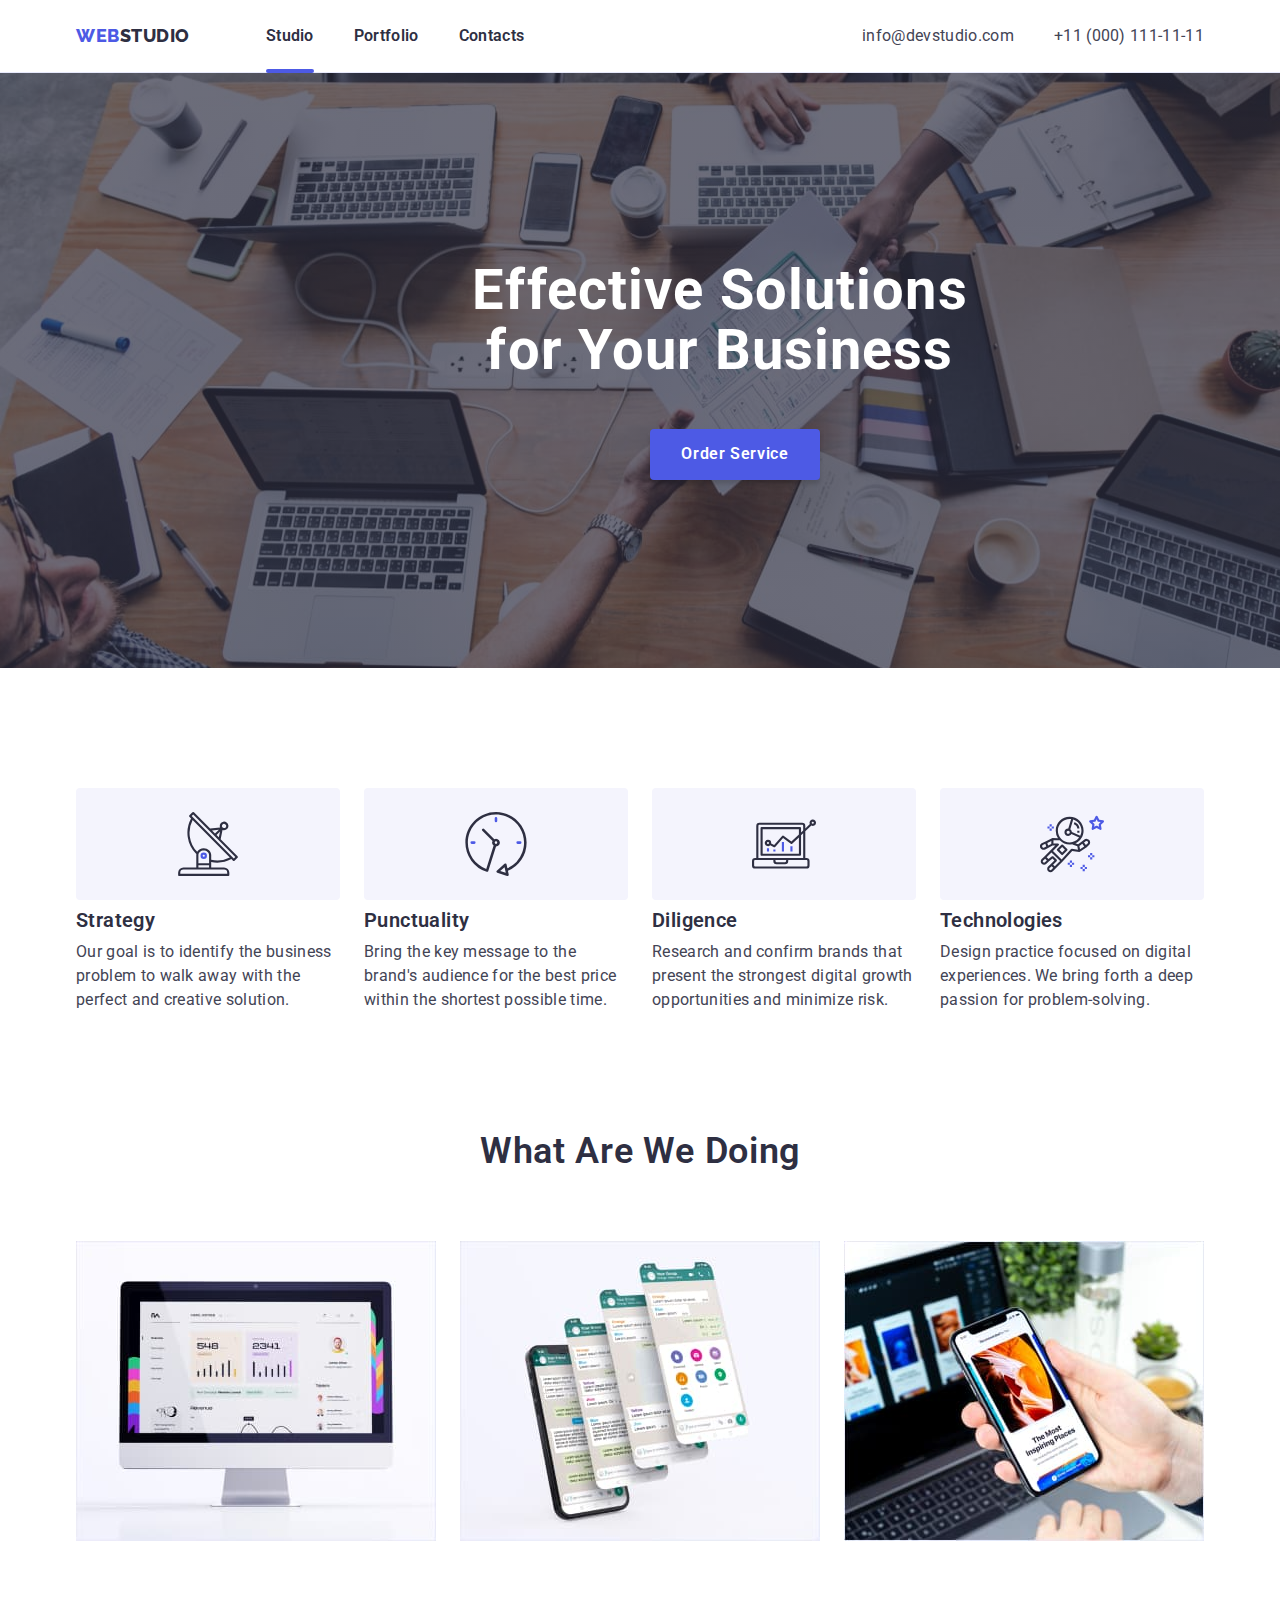
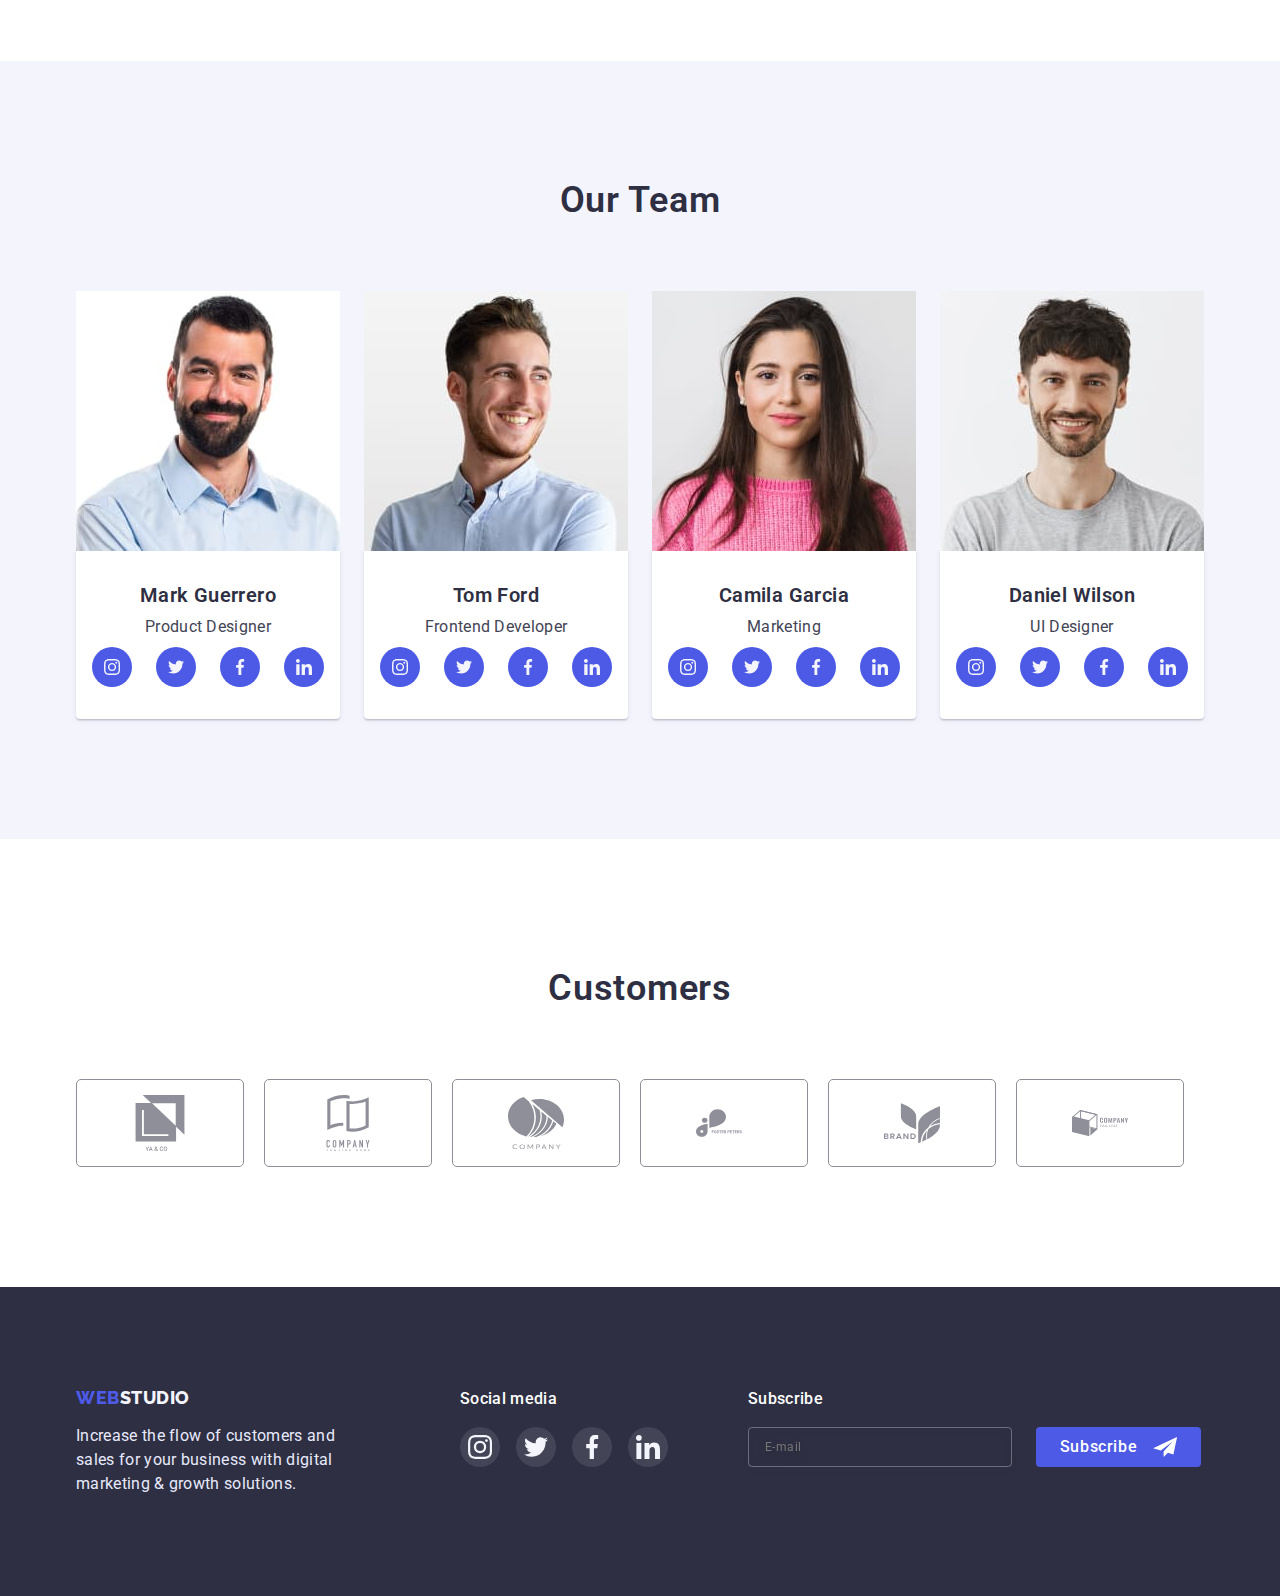
==== index.html @ 9dcbc165 "copied files" ====
<!DOCTYPE html>
<html lang="en">
  <head>
    <meta charset="UTF-8" />
    <meta http-equiv="X-UA-Compatible" content="IE=edge" />
    <meta name="viewport" content="width=device-width, initial-scale=1.0" />
    <title>WebStudio goit-markup-hw-02</title>
    <link rel="preconnect" href="https://fonts.googleapis.com" />
    <link rel="preconnect" href="https://fonts.gstatic.com" crossorigin />
    <link
      href="https://fonts.googleapis.com/css2?family=Raleway:wght@800&family=Roboto:wght@400;500;700;900&display=swap"
      rel="stylesheet"
    />
    <link
      rel="stylesheet"
      href="https://cdn.jsdelivr.net/npm/modern-normalize@1.1.0/modern-normalize.min.css"
    />
    <link rel="stylesheet" href="./css/styles.css" />
  </head>
  <body>
    <header class="header">
      <div class="container header-nav-container">
        <nav class="page-nav">
          <!--logo-->
          <a href="/" class="logo link logo-nav"
            ><span class="logo logo-color">WEB</span>STUDIO</a
          >

          <!--menu-->
          <ul class="menu-nav">
            <li class="menu-item">
              <a href="./index.html" class="menu-nav-link link current">Studio</a>
            </li>
            <li class="menu-item">
              <a href="./portfolio.html" class="menu-nav-link link"
                >Portfolio</a
              >
            </li>
            <li class="menu-item">
              <a href="" class="menu-nav-link link">Contacts</a>
            </li>
          </ul>
        </nav>

        <!--contacts-->
        <ul class="contacts-nav">
          <li class="contacts-nav-item">
            <a href="mailto:info@devstudio.com" class="contacts-nav-link link"
              >info@devstudio.com</a
            >
          </li>
          <li>
            <a href="tel:+110001111111" class="contacts-nav-link link"
              >+11 (000) 111-11-11</a
            >
          </li>
        </ul>
      </div>
    </header>

    <main>
      <!--section1hero-->
      <section class="hero-section-color">
        <div class="container">
          <h1 class="hero-title">Effective Solutions for Your Business</h1>
          <button type="button" class="hero-button" data-modal-open>Order Service</button>
        </div>
      </section>

      <!--section2-->
      <section class="section-two-format">
        <div class="container">
          <ul class="sectiontwo">
            <li class="sectiontwo-item">
              <div class="sectiontwo-item-icon">
              <svg height="64" width="64">
                <use
                  href="./images/icons.svg#icon-strategy"
                ></use>
              </svg>
              </div>
              <h3 class="section-title section-margin-title">Strategy</h3>
              <p class="section-text">
                Our goal is to identify the business problem to walk away with
                the perfect and creative solution.
              </p>
            </li>

            <li class="sectiontwo-item">
              <div class="sectiontwo-item-icon">
                <svg height="64" width="64">
                  <use
                    href="./images/icons.svg#icon-punctuality"
                  ></use>
                </svg>
                </div>
              <h3 class="section-title section-margin-title">Punctuality</h3>
              <p class="section-text">
                Bring the key message to the brand's audience for the best price
                within the shortest possible time.
              </p>
            </li>

            <li class="sectiontwo-item">
              <div class="sectiontwo-item-icon">
                <svg height="64" width="64">
                  <use
                    href="./images/icons.svg#icon-diligence"
                  ></use>
                </svg>
                </div>
              <h3 class="section-title section-margin-title">Diligence</h3>
              <p class="section-text">
                Research and confirm brands that present the strongest digital
                growth opportunities and minimize risk.
              </p>
            </li>

            <li class="sectiontwo-item">
              <div class="sectiontwo-item-icon">
                <svg height="64" width="64">
                  <use
                    href="./images/icons.svg#icon-technologies"
                  ></use>
                </svg>
                </div>
              <h3 class="section-title section-margin-title">Technologies</h3>
              <p class="section-text">
                Design practice focused on digital experiences. We bring forth a
                deep passion for problem-solving.
              </p>
            </li>
          </ul>
        </div>
      </section>

      <!--section3-->
      <section class="sectionthree">
        <div class="container">
          <h2 class="sections-title">What are we doing</h2>

          <ul class="sectionthree-list section">
            <li class="sectionthree-item">
              <img src="./images/img1.jpg" alt="desktop" width="360" />
            </li>

            <li class="sectionthree-item">
              <img src="./images/img2.jpg" alt="mobile" width="360" />
            </li>

            <li class="sectionthree-item">
              <img src="./images/img3.jpg" alt="app" width="360" />
            </li>
          </ul>
        </div>
      </section>

      <section class="sectionfour">
        <div class="container">
          <h2 class="sections-title">Our Team</h2>

          <ul class="sectionfour-list section">
            <li class="sectionfour-item">
              <img
                src="./images/teamcard1.jpg"
                alt="teamcard"
                width="264"
                height="260"
              />
              <div class="our-team-list">
                <h3 class="section-title centered section-margin-title">
                  Mark Guerrero
                </h3>
                <p class="section-text centered">Product Designer</p>
                <ul class="our-team-list-icons">
                  <li class="our-team-list-item">
                    <a class="our-team-list-link" href="">
                      <svg
                        class="our-team-list-icon"
                        width="16px"
                        height="16px"
                      >
                        <use href="./images/icons.svg#icon-instagram"></use>
                      </svg>
                    </a>
                  </li>

                  <li class="our-team-list-item">
                    <a class="our-team-list-link" href="">
                      <svg
                        class="our-team-list-icon"
                        width="16px"
                        height="16px"
                      >
                        <use href="./images/icons.svg#icon-twitter"></use>
                      </svg>
                    </a>
                  </li>

                  <li class="our-team-list-item">
                    <a class="our-team-list-link" href="">
                      <svg
                        class="our-team-list-icon"
                        width="16px"
                        height="16px"
                      >
                        <use href="./images/icons.svg#icon-facebook"></use>
                      </svg>
                    </a>
                  </li>

                  <li class="our-team-list-item">
                    <a class="our-team-list-link" href="">
                      <svg
                        class="our-team-list-icon"
                        width="16px"
                        height="16px"
                      >
                        <use href="./images/icons.svg#icon-linkedin"></use>
                      </svg>
                    </a>
                  </li>
                </ul>
              </div>
            </li>

            <li class="sectionfour-item">
              <img
                src="./images/teamcard2.jpg"
                alt="teamcard"
                width="264"
                height="260"
              />
              <div class="our-team-list">
                <h3 class="section-title centered section-margin-title">
                  Tom Ford
                </h3>
                <p class="section-text centered">Frontend Developer</p>
                <ul class="our-team-list-icons">
                  <li class="our-team-list-item">
                    <a class="our-team-list-link" href="">
                      <svg
                        class="our-team-list-icon"
                        width="16px"
                        height="16px"
                      >
                        <use href="./images/icons.svg#icon-instagram"></use>
                      </svg>
                    </a>
                  </li>

                  <li class="our-team-list-item">
                    <a class="our-team-list-link" href="">
                      <svg
                        class="our-team-list-icon"
                        width="16px"
                        height="16px"
                      >
                        <use href="./images/icons.svg#icon-twitter"></use>
                      </svg>
                    </a>
                  </li>

                  <li class="our-team-list-item">
                    <a class="our-team-list-link" href="">
                      <svg
                        class="our-team-list-icon"
                        width="16px"
                        height="16px"
                      >
                        <use href="./images/icons.svg#icon-facebook"></use>
                      </svg>
                    </a>
                  </li>

                  <li class="our-team-list-item">
                    <a class="our-team-list-link" href="">
                      <svg
                        class="our-team-list-icon"
                        width="16px"
                        height="16px"
                      >
                        <use href="./images/icons.svg#icon-linkedin"></use>
                      </svg>
                    </a>
                  </li>
                </ul>
              </div>
            </li>

            <li class="sectionfour-item">
              <img
                src="./images/teamcard3.jpg"
                alt="teamcard"
                width="264"
                height="260"
              />
              <div class="our-team-list">
                <h3 class="section-title centered section-margin-title">
                  Camila Garcia
                </h3>
                <p class="section-text centered">Marketing</p>
                <ul class="our-team-list-icons">
                  <li class="our-team-list-item">
                    <a class="our-team-list-link" href="">
                      <svg
                        class="our-team-list-icon"
                        width="16px"
                        height="16px"
                      >
                        <use href="./images/icons.svg#icon-instagram"></use>
                      </svg>
                    </a>
                  </li>

                  <li class="our-team-list-item">
                    <a class="our-team-list-link" href="">
                      <svg
                        class="our-team-list-icon"
                        width="16px"
                        height="16px"
                      >
                        <use href="./images/icons.svg#icon-twitter"></use>
                      </svg>
                    </a>
                  </li>

                  <li class="our-team-list-item">
                    <a class="our-team-list-link" href="">
                      <svg
                        class="our-team-list-icon"
                        width="16px"
                        height="16px"
                      >
                        <use href="./images/icons.svg#icon-facebook"></use>
                      </svg>
                    </a>
                  </li>

                  <li class="our-team-list-item">
                    <a class="our-team-list-link" href="">
                      <svg
                        class="our-team-list-icon"
                        width="16px"
                        height="16px"
                      >
                        <use href="./images/icons.svg#icon-linkedin"></use>
                      </svg>
                    </a>
                  </li>
                </ul>
              </div>
            </li>

            <li class="sectionfour-item">
              <img
                src="./images/teamcard4.jpg"
                alt="teamcard"
                width="264"
                height="260"
              />
              <div class="our-team-list">
                <h3 class="section-title centered section-margin-title">
                  Daniel Wilson
                </h3>
                <p class="section-text centered">UI Designer</p>
                <ul class="our-team-list-icons">
                  <li class="our-team-list-item">
                    <a class="our-team-list-link" href="">
                      <svg
                        class="our-team-list-icon"
                        width="16px"
                        height="16px"
                      >
                        <use href="./images/icons.svg#icon-instagram"></use>
                      </svg>
                    </a>
                  </li>

                  <li class="our-team-list-item">
                    <a class="our-team-list-link" href="">
                      <svg
                        class="our-team-list-icon"
                        width="16px"
                        height="16px"
                      >
                        <use href="./images/icons.svg#icon-twitter"></use>
                      </svg>
                    </a>
                  </li>

                  <li class="our-team-list-item">
                    <a class="our-team-list-link" href="">
                      <svg
                        class="our-team-list-icon"
                        width="16px"
                        height="16px"
                      >
                        <use href="./images/icons.svg#icon-facebook"></use>
                      </svg>
                    </a>
                  </li>

                  <li class="our-team-list-item">
                    <a class="our-team-list-link" href="">
                      <svg
                        class="our-team-list-icon"
                        width="16px"
                        height="16px"
                      >
                        <use href="./images/icons.svg#icon-linkedin"></use>
                      </svg>
                    </a>
                  </li>
                </ul>
              </div>
            </li>
          </ul>
        </div>
      </section>

      <!--section5-->
      <section class="sectionfive">
        <div class="container">
          <h2 class="sections-title">Customers</h2>
          <ul class="sectionfive-list">
            <li class="sectionfive-item">
              <a class="sectionfive-link" href="">
                <svg class="sectionfive-icon" width="104px" height="56px">
                  <use href="./images/icons.svg#icon-customerone"></use>
                </svg>
              </a>
            </li>

            <li class="sectionfive-item">
              <a class="sectionfive-link" href="">
                <svg class="sectionfive-icon" width="104px" height="56px">
                  <use href="./images/icons.svg#icon-customertwo"></use>
                </svg>
              </a>
            </li>

            <li class="sectionfive-item">
              <a class="sectionfive-link" href="">
                <svg class="sectionfive-icon" width="104px" height="56px">
                  <use href="./images/icons.svg#icon-customerthree"></use>
                </svg>
              </a>
            </li>

            <li class="sectionfive-item">
              <a class="sectionfive-link" href="">
                <svg class="sectionfive-icon" width="104px" height="56px">
                  <use href="./images/icons.svg#icon-customerfour"></use>
                </svg>
              </a>
            </li>

            <li class="sectionfive-item">
              <a class="sectionfive-link" href="">
                <svg class="sectionfive-icon" width="104px" height="56px">
                  <use href="./images/icons.svg#icon-customerfive"></use>
                </svg>
              </a>
            </li>

            <li class="sectionfive-item">
              <a class="sectionfive-link" href="">
                <svg class="sectionfive-icon" width="104px" height="56px">
                  <use href="./images/icons.svg#icon-customersix"></use>
                </svg>
              </a>
            </li>

            
          </ul>
        </div>
      </section>
    </main>

    <footer class="footer">
      <div class="container footer-format">
        <div class="footer-content">
          <a href="./index.html" class="logo-footer link"
            ><span class="logo-color">WEB</span>STUDIO</a>
          <p class="section-text footer-text-color">
            Increase the flow of customers and sales for your business with
            digital marketing & growth solutions.
          </p>
        </div>

        <div class="footer-socialmedia">
<h3 class="footer-socialmedia-title">Social media</h2>
          <ul class="footer-list-icons">
            <li class="footer-list-item">
              <a class="footer-list-link" href="">
                <svg
                  class="footer-list-icon"
                  width="24px"
                  height="24px"
                >
                  <use href="./images/icons.svg#icon-instagram"></use>
                </svg>
              </a>
            </li>

            <li class="footer-list-item">
              <a class="footer-list-link" href="">
                <svg
                  class="footer-list-icon"
                  width="24px"
                  height="24px"
                >
                  <use href="./images/icons.svg#icon-twitter"></use>
                </svg>
              </a>
            </li>

            <li class="footer-list-item">
              <a class="footer-list-link" href="">
                <svg
                  class="footer-list-icon"
                  width="24px"
                  height="24px"
                >
                  <use href="./images/icons.svg#icon-facebook"></use>
                </svg>
              </a>
            </li>

            <li class="footer-list-item">
              <a class="footer-list-link" href="">
                <svg
                  class="footer-list-icon"
                  width="24px"
                  height="24px"
                >
                  <use href="./images/icons.svg#icon-linkedin"></use>
                </svg>
              </a>
            </li>
          </ul>
        </div>

<div class="footer-subscribe">
<h3 class="footer-socialmedia-title">Subscribe</h2>
<form class="footer-subscribe-form">
  <div class="subscribe-box">
  <input 
  type="text" 
  class="subscribe-input"
  placeholder="E-mail"
  name="subscribe-input-name">
    <span>
  <button type="submit" class="subscribe-button"><span class="subscribe-button-title">Subscribe</span> 
                                  <svg
                  class="subdcribe-icon"
                  width="24px"
                  height="20px"
                >
                  <use href="./images/form/formicons.svg#icon-pplane"></use>
                </svg> 
  </span>
  </button>
  </div>
</form>
</div>


      </div>

    </footer>
    <div class="backdrop is-hidden" data-modal>
      <div class="modal">
        <button type="button" class="modal-close" data-modal-close>
          <svg width="8" height="8" class="modal-close-svg">
            <use href="./images/form/formicons.svg#icon-closebttn"></use>
          </svg>
        </button>
        <p class="modal-title">Leave your contacts and we will call you back</p>
        <form class="modal-form">
        <label>
        <span class="modal-input-title">Name</span>
        <div class="modal-input-field">
        <input type="text" class="modal-input" name="user-name" placeholder="Enter your name" required>
                  <svg
                  class="modal-input-icon"
                  width="20px"
                  height="20px"
                >
                  <use href="./images/form/formicons.svg#icon-name"></use>
                </svg>
                </div>
        </label>



        <label>
          <span class="modal-input-title">Phone</span>
                <div class="modal-input-field">
        <input type="tel" class="modal-input" name="user-phone" placeholder="Enter your phone number" required>
                  <svg
                  class="modal-input-icon"
                  width="20px"
                  height="20px"
                >
                  <use href="./images/form/formicons.svg#icon-phone"></use>
                </svg>
                </div>
        </label>


               <label>
          <span class="modal-input-title">Email</span>
                <div class="modal-input-field">
        <input type="email" class="modal-input" name="user-email" placeholder="Enter your email adress" required>
                  <svg
                  class="modal-input-icon"
                  width="21px"
                  height="21px"
                >
                  <use href="./images/form/formicons.svg#icon-email"></use>
                </svg>
                </div>
        </label>

        <label>
  <span class="modal-input-title">Comment</span>
  <textarea name="user-text" id="user-text" cols="30" rows="10" class="modal-comment-area" placeholder="Text input"></textarea>
        </label>
<div class="">
<input type="checkbox"
name="privacy"
id="privacy"
value="true"
class="input-check hide-me"
>
<label 
for="privacy" 
class="check-text">
<span class="modal-check-span">
                    <svg
                  width="10px"
                  height="10px"
                  class="modal-check-icon"
                >
                  <use href="./images/form/formicons.svg#icon-checked"></use>
                </svg>
</span>
I accept the terms and conditions of the&nbsp;      
<a class="modal-check-link" href="">Privacy Policy</a>
</label>
</div>
          <div class="centered"><button type="submit" class="modal-submit">Send</button>
            </div>
        </form>
      </div>
    </div>
    <script src="./js/modal.js"></script>
  </body>
</html>
---- css/styles.css ----
:root{
--primary-font: 'Roboto', sans-serif;
--secondary-font: 'Raleway', sans-serif;
--primary-color: #2E2F42;
--secondary-color: #434455;
--hover-color: #4D5AE5;
}

h1,h2,h3,h4,h5,h6,p{
    margin-top: 0;
    margin-bottom: 0;
}

ul,li{
    margin-top: 0;
    margin-bottom: 0;
    padding-left: 0;
}

img{
    display: block;
}

button{
    cursor: pointer;
}
ul {
    list-style: none;
}


body {
font-family: var(--primary-font)
}

body {
    color: var(--primary-color);
}

/*========== HEADER ==========*/

.header{
    padding-top: 24px;
    padding-bottom: 24px;
    border-bottom: 1px solid #E7E9FC;
}

.header-nav-container{
    display: flex;
    align-items: center;
}

.page-nav{
    display: flex;
    align-items: center;

}

.logo{
    font-family: var(--secondary-font);
    font-weight: 800;
    font-size: 18px;
    line-height: 1.33;
    display: flex;
align-items: center;
letter-spacing: 0.03em;
text-transform: uppercase;
color: var(--primary-color);
}

.logo-color{
   color: var(--hover-color); 
}

.logo-nav{
    margin-right: 76px;
}


.menu-nav{
    display: flex;
    align-items: center;
}

.menu-item{
    position: relative;
}

.menu-item:not(:last-child){
    margin-right: 40px;
}

.menu-nav-link.current::after{
content: '';
position: absolute;
width: 100%;
height: 4px;
background-color: var(--hover-color);
border-radius: 2px;
left: 0;
bottom: -25px;
}

.menu-nav-link{
font-weight: 600;
font-size: 16px;
line-height: 1.5;
letter-spacing: 0.02em;
color: var(--primary-color);
transition: color 250ms cubic-bezier(0.4, 0, 0.2, 1);
}

.menu-nav-link:hover,
.menu-nav-link:focus {
color: var(--hover-color)
}

.contacts-nav-link{
font-size: 16px;
line-height: 1.5;
letter-spacing: 0.02em;
color: var(--secondary-color);
transition: color 250ms cubic-bezier(0.4, 0, 0.2, 1);
}

.contacts-nav-link:hover,
.contacts-nav-link:focus {
color:var(--hover-color)
}


.contacts-nav{
    display: flex;
    align-items: center;
    margin-left: auto;
    align-items: center;
    justify-content: center;
}

.contacts-nav-item{
    margin-right: 40px;
}


/*========== /HEADER ==========*/


/*========== COMPONENTS ==========*/
.link{
text-decoration: none;
}

.container{
    width: 1158px;
    padding-left: 15px;
    padding-right: 15px;
    margin-left: auto;
    margin-right: auto;
}

.hide-me {
    position: absolute;
    width: 1px;
    height: 1px;
    margin: -1px;
    border: 0;
    padding: 0;
    white-space: nowrap;
    clip-path: inset(100%);
    clip: rect(0 0 0 0);
    overflow: hidden;
}

/*========== /COMPONENTS ==========*/

/*========== MAIN ==========*/

.hero-section-color{
    width: 1440px;
    background: #2E2F42;
    margin-left: auto;
    margin-right: auto;
    padding-top: 188px;
    padding-bottom: 188px;
    background-image: linear-gradient(rgb(46,47,66,0.7), rgb(46,47,66,0.7)), url(../images/hero/heroimg.jpg) ;
    background-size: cover;
}

.hero-title{
font-family: var(--primary-font);
font-weight: 700;
font-size: 56px;
line-height: 1.07;
text-align: center;
letter-spacing: 0.02em;
color: #FFFFFF;
max-width: 496px;
margin: 0px auto;
}

.hero-button{

    width: 170px;
    height: 51px;
    left: 635px;
    top: 432px;
    background: #4D5AE5;
box-shadow: 0px 4px 4px rgba(0, 0, 0, 0.15);
border: transparent;
    border-radius: 4px;
    font-family: var(--primary-font);
    font-style: normal;
    font-weight: 600;
    font-size: 16px;
    line-height: 1.9;
    align-items: center;
    letter-spacing: 0.04em;
    color: #FFFFFF;
    margin-top: 48px;
margin-left: 494px;
margin-right: 494px;
transition: background-color 250ms cubic-bezier(0.4, 0, 0.2, 1);
}

.hero-button:hover,
.hero-button:focus{
background-color: #404BBF;
box-shadow: 0px 4px 4px rgba(0, 0, 0, 0.15);
border-radius: 4px;
}

.section-title{
    font-family: var(--primary-font);
    font-weight: 600;
    font-size: 20px;
    line-height: 1.2;
    letter-spacing: 0.02em;
    color: var(--primary-color);
}

.section-margin-title{
    margin-bottom: 8px;
}

.section-text{

    font-family: var(--primary-font);
    font-size: 16px;
    line-height: 1.5;
    letter-spacing: 0.02em;
    color: var(--secondary-color);
}

.section-two-format{
    padding-top: 120px;
    padding-bottom: 120px;
}

.sectiontwo{
    display: flex;
}

.sectiontwo-item{
    max-width: 264px;
}

.sectiontwo-item:not(:first-child){
    margin-left: 24px;
}


.sectiontwo-item-icon{
display: flex;
justify-content: center;
align-items: center;
width: 264px;
height: 112px;
background: #F4F4FD;
border-radius: 4px;
margin-bottom: 8px;
}



.sectionthree{
    padding-bottom: 120px;
}

.sectionthree-list{
    display: flex;
}

.sections-title{
    font-family: var(--primary-font);
    font-style: normal;
    font-weight: 600;
    font-size: 36px;
    line-height: 1.1;
    text-align: center;
    letter-spacing: 0.02em;
    text-transform: capitalize;
    color: var(--primary-color);
    margin-bottom: 70px;
    }

    .sectionthree-item:not(:first-child){
        margin-left: 24px;
    }

.sectionfour{
    padding-top: 120px;
    padding-bottom: 120px;
    margin-left: auto;
    margin-right: auto;
    background: #F4F4FD;
}

    .sectionfour-list{
        display: flex;
    }


    .sectionfour-item:not(:first-child){
        margin-left: 24px;
    }

    .our-team-list{
        background: #FFFFFF;
box-shadow: 0px 1px 6px rgba(46, 47, 66, 0.08), 0px 1px 1px rgba(46, 47, 66, 0.16), 0px 2px 1px rgba(46, 47, 66, 0.08);
border-radius: 0px 0px 4px 4px;
        padding-top: 32px;
        padding-bottom: 32px;
    }

.our-team-list-icons{
    display: flex;
    justify-content: center;
    gap: 24px;
    margin-top: 8px;
}

.our-team-list-item{
    width: 40px;
    height: 40px;
}

.our-team-list-link{
    height: 100%;
    width: 100%;
    border-radius: 50%;
    background-color: #4D5AE5;
    display: flex;
    align-items: center;
    justify-content: center;
    transition: background-color 250ms cubic-bezier(0.4, 0, 0.2, 1);
}


.our-team-list-link:hover,
.our-team-list-link:focus{
    background-color: #404BBF;
}

.our-team-list-icon{
    fill: #F4F4FD;
}
    .centered{
        text-align: center;
    }

    .sectionfive{
        padding-top: 130px;
        padding-bottom: 120px;
        margin-left: auto;
        margin-right: auto;
    }

    .sectionfive-list{
        display: flex;
        align-items: center;
        gap: 20px;
    }

    .sectionfive-item{
        width: 168px;
        height: 88px;
    }
    .sectionfive-link{
width: 100%;
height: 100%;
border: 1px solid #8E8F99;
border-radius: 5px;
display: flex;
align-items: center;
justify-content: center;
padding-top: 16px;
padding-bottom: 16px;
    }

    .sectionfive-icon{
fill: #8E8F99;
transition: fill 250ms cubic-bezier(0.4, 0, 0.2, 1);
    }

    .sectionfive-link:hover,
    .sectionfive-link:focus{
border-color: #404BBF;
    }

    .sectionfive-link:hover .sectionfive-icon{
        fill: #404BBF;
    }

    .sectionfive-link:focus .sectionfive-icon{
        fill: #404BBF;
    }
/*========== /MAIN ==========*/

/*========== FOOTER ==========*/
.logo-footer{
font-family: var(--secondary-font);
font-weight: 800;
font-size: 18px;
line-height: 1.17;
display: flex;
align-items: center;
letter-spacing: 0.03em;
text-transform: uppercase;
color: #F4F4FD;
margin-bottom: 16px;
}

.footer-text-color{
color: #E7E9FC;

}


.footer{
width:;
background: #2E2F42;
padding-top: 100px;
padding-bottom: 100px;
}

.footer-content{
width: 264px;
}

.footer-format{
    display: flex;
}

.footer-socialmedia{
    margin-left: 120px;
}

.footer-socialmedia-title{
    font-family: var(--primary-font);
    font-weight: 500;
    font-size: 16px;
    line-height: 24px;
    letter-spacing: 0.02em;
    color: #FFFFFF;
}

.footer-list-icons{
    display: flex;
    justify-content: center;
    gap: 16px;
    margin-top: 16px;
}

.footer-list-item{
    width: 40px;
    height: 40px;
}

.footer-list-link{
    height: 100%;
    width: 100%;
    border-radius: 50%;
    background-color: rgba(255, 255, 255, 0.1);
    display: flex;
    align-items: center;
    justify-content: center;
    transition: background-color 250ms cubic-bezier(0.4, 0, 0.2, 1);
}

.footer-list-link:hover,
.footer-list-link:focus{
    background-color: #31D0AA;
}

.footer-list-icon{
    fill: #F4F4FD;
}

.footer-subscribe{
    margin-left: 80px;
}

.subscribe-input{
    width: 264px;
    height: 40px;
background-color: transparent;
border: 1px solid rgba(255, 255, 255, 0.3);
    filter: drop-shadow(0px 4px 4px rgba(0, 0, 0, 0.15));
    border-radius: 4px;
    margin-top: 16px;
    padding-left: 16px;
        font-family: --primary-font font-weight: 400;
            font-size: 12px;
            line-height: 2;
            letter-spacing: 0.04em;
            color: rgba(255, 255, 255, 0.6);
        }
}

.subscribe-input::placeholder{
    font-family: --primary-font
        font-weight: 400;
        font-size: 12px;
        line-height: 2;
        letter-spacing: 0.04em;
        color: rgba(255, 255, 255, 0.6);
}

.subscribe-input:focus{
    outline: none;

}

.subscribe-button{

width: 165px;
height: 40px;
background-color: #4D5AE5;
border-radius: 4px;
font-family: var(--primary-font);
font-weight: 500;
font-size: 16px;
line-height: 1.5;
    letter-spacing: 0.04em;
    color: #FFFFFF;
 outline: none;
 border: transparent;
margin-top: 16px;
margin-left: 24px;
align-items: center;
display: flex;
align-items: center;
justify-content: center;
fill: #FFFFFF;
transition: background-color 250ms cubic-bezier(0.4, 0, 0.2, 1);
}


.subscribe-button:hover {
background-color: #404BBF;
}

.subscribe-button:focus{
background-color: #404BBF;
}

.subscribe-box{
display: flex;
}

.subscribe-button-title{
    margin-right: 16px;
}
.subscribe-icon{


}


/*========== /FOOTER ==========*/

/*-----======[ PORTFOLIO PAGE ]======-----*/

.portfolio{
    padding-top: 96px;
    padding-bottom: 120px;
}

.portfolio-bttn{
    font-family: var(--primary-font);
    font-weight: 600;
    font-size: 16px;
    line-height: 1.5;
    display: flex;
    align-items: center;
    text-align: center;
    letter-spacing: 0.04em;
    color: var(--hover-color);
background: #F4F4FD;
border: 1px solid #E7E9FC;
border-radius: 4px;
padding-top: 12px;
padding-bottom: 12px;
padding-left: 24px;
padding-right: 24px;
transition: background-color 250ms cubic-bezier(0.4, 0, 0.2, 1), box-shadow 250ms cubic-bezier(0.4, 0, 0.2, 1);
}

.portfolio-bttnleft:not(:first-child){
    margin-left: 24px;
}

.portfolio-bttn:hover,
.portfolio-bttn:focus{

font-family: var(--primary-font);
font-weight: 600;
font-size: 16px;
line-height: 1.5;
display: flex;
align-items: center;
text-align: center;
letter-spacing: 0.04em;
color: #FFFFFF;
background: #404BBF;
box-shadow: 0px 3px 1px rgba(0, 0, 0, 0.1), 0px 2px 1px rgba(0, 0, 0, 0.08), 0px 2px 2px rgba(0, 0, 0, 0.12);
border-radius: 4px;
}

.button-filter{
    display: flex;
    margin-bottom: 72px;
justify-content: center;
}

.portfolio-items{
    display: flex;
    flex-wrap: wrap;
    column-gap: 24px;
}

.portfolio-item-title{
    border: 1px solid #E7E9FC;
}

.portfolio-item-title{
padding-top: 32px;
padding-bottom: 32px;
padding-left: 16px;
}

.portfolio-item-title > .section-text{
margin-top: 8px;
}

.portfolio-items-list:not(:nth-last-child(-n+3)){
    margin-bottom: 48px;
        }

.portfolio-items-list:hover,
.portfolio-items-list:focus{
    box-shadow: 0px 1px 6px rgba(46, 47, 66, 0.08);
}

.portfolio-items-list{

}

.portfolio-hover{
    position: relative;
    overflow: hidden;
}

.portfolio-hover-link{
    display: block;
}

.portfolio-hover-link:hover .portfolio-item-text{
    transform: translateY(0);
}

.portfolio-item-text{
position: absolute;
top: 0;
font-family: var(--primary-font);
font-weight: 400;
font-size: 16px;
line-height: 1.5;
color: #F4F4FD;
padding-top: 40px;
padding-left: 32px;
padding-right: 32px;
background-color: rgba(77, 90, 229, 0.692);
height: 100%;
transform: translateY(100%);
transition: transform 250ms cubic-bezier(0.4, 0, 0.2, 1);
overflow: auto;
}

.backdrop{
    position: fixed;
    top: 0;
    height: 100%;
    width: 100%;
    background-color: rgba(46, 47, 66, 0.4);
 transition: opacity 250ms linear, visibility 250ms linear;
}

.modal{
position: absolute;
top: 50%;
left: 50%;
width: 408px;
min-height: 576px;
background: #FCFCFC;
box-shadow: 0px 1px 1px rgba(0, 0, 0, 0.14), 0px 1px 3px rgba(0, 0, 0, 0.12), 0px 2px 1px rgba(0, 0, 0, 0.2);
border-radius: 4px;
transform: translate(-50%, -50%) scale(1);
transition: transform 250ms linear;
padding: 24px;
}

.modal-close{
width: 24px;
height: 24px;
background-color: #E7E9FC;
border: 1px solid rgba(0, 0, 0, 0.1);
border-radius: 50%;
position: absolute;
top: 20px;
right: 20px;
display: flex;
align-items: center;
justify-content: center;
transition: background-color 250ms cubic-bezier(0.4, 0, 0.2, 1), fill 2500ms cubic-bezier(0.4, 0, 0.2, 1);
}

.modal-close-svg{
fill: #000000;
}

.modal-close:hover {
background-color: var(--hover-color);
outline: none;
}

.modal-close:focus {
    background-color: var(--hover-color);
    outline: none;
}

.modal-close:hover .modal-close-svg {
    fill: #FFFFFF;
}

.modal-close:focus .modal-close-svg {
   
    fill: #FFFFFF;
}

.is-hidden{
    opacity: 0;
    visibility: hidden;
    pointer-events: none;
}

.backdrop.is-hidden .modal{
    transform: translate(-50%, -50%) scale(0);
}

.modal-title{
font-family: var(--primary-font);
color: var(--primary-color);
font-weight: 500;
font-size: 16px;
line-height: 1.5;
text-align: center;
letter-spacing: 0.02em;
margin-top: 48px;
margin-bottom: 16px;
}

.modal-input{
width: 360px;
height: 40px;
background-color: transparent;
border: 1px solid rgba(33, 33, 33, 0.2);
border-radius: 4px;
padding-left: 40px;
font-family: var(--primary-font);
font-weight: 400;
font-size: 12px;
line-height: 1.33;
letter-spacing: 0.04em;
outline: none;
margin-top: 4px;
margin-bottom: 8px;
}


.modal-input::placeholder{
font-family: var(--primary-font);
font-weight: 400;
font-size: 12px;
line-height: 1.33;
letter-spacing: 0.04em;
color: rgba(117, 117, 117, 0.5);
}

.modal-input:hover{
border-color: var(--hover-color);
}

.modal-input:focus{
border-color: var(--hover-color);
}

.modal-input:hover + .modal-input-icon{
fill: var(--hover-color);
}

.modal-input:focus +.modal-input-icon {
fill: var(--hover-color);
}

.modal-input:not(:placeholder-shown):not(:focus):valid{
    background-color: rgba(205, 255, 130, 0.13);
}

.modal-input:not(:placeholder-shown):not(:focus):invalid{
    background-color: rgba(255, 109, 109, 0.151);
}

.modal-input-title{
font-family: var(--primary-font);
font-weight: 400;
font-size: 12px;
line-height: 1.33;
letter-spacing: 0.04em;
color: #8E8F99;
}

.modal-submit{
width: 169px;
height: 56px;
left: 635px;
top: 584px;
background: #4D5AE5;
border: transparent;
box-shadow: 0px 4px 4px rgba(0, 0, 0, 0.15);
border-radius: 4px;
font-family: var(--primary-font);
font-weight: 500;
font-size: 16px;
line-height: 1.5px;
text-align: center;
letter-spacing: 0.04em;
color: #FFFFFF;
margin-top: 24px;
}

.modal-submit:hover,
.modal-submit:focus {
    background: #404BBF;
    box-shadow: 0px 4px 4px rgba(0, 0, 0, 0.15);
    outline: transparent;
}

.modal-input-field{
    position: relative;
}

.modal-input-icon{
position: absolute;
left: 20px;
top: 50%;
transform: translateY(-60%);
padding-right: 7px;
transition: fill 250ms cubic-bezier(0.4, 0, 0.2, 1);
}

.modal-comment-area{
    width: 100%;
    height: 120px;
    border: 1px solid rgba(33, 33, 33, 0.2);
    border-radius: 4px;
    background-color: transparent;
    outline: none;
    padding-top: 8px;
    padding-left: 16px;
    resize: none;
    font-family: var(--primary-font);
        font-weight: 400;
        font-size: 12px;
        line-height: 1.33;
        letter-spacing: 0.04em;
        margin-top: 4px;
}

.modal-comment-area::placeholder{
font-family: var(--primary-font);
    font-weight: 400;
    font-size: 12px;
    line-height: 1.33;
    letter-spacing: 0.04em;
    color: rgba(117, 117, 117, 0.5);
}

.modal-comment-area:focus {
    border-color: var(--hover-color);
}

.modal-comment-area:hover {
    border-color: var(--hover-color);
}

.check-text{
    font-family: var(--primary-font);
    font-weight: 400;
    font-size: 12px;
    line-height: 1.33;
    letter-spacing: 0.04em;
    color: #757575;
}


.check-text{
display: flex;
margin-top: 14px;
}

.modal-check-span{
    width: 16px;
    height: 16px;
border: 1.25px solid #2E2F42;
    border-radius: 2px;
display: flex;
align-items: center;
justify-content: center;
margin-right: 7px;
fill: transparent;
transform: translateY(-5%);

}

.modal-check-link{
    color: #4D5AE5;
}

.input-check:checked + .check-text span{
background-color: var(--hover-color);
border: none;
fill: #F4F4FD;
}
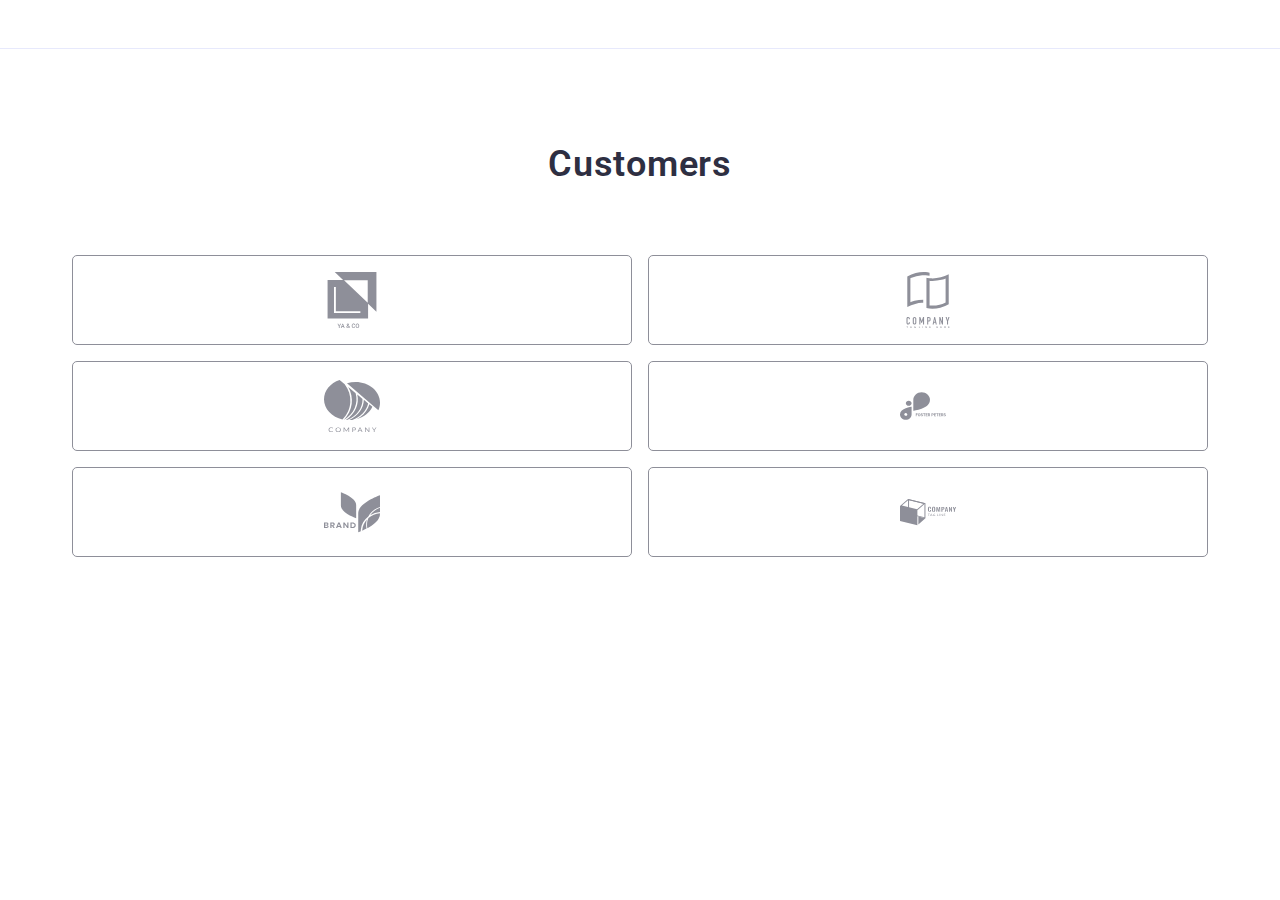
==== commit 1fdc08a6: "123" ====
--- a/index.html
+++ b/index.html
@@ -19,14 +19,14 @@
   </head>
   <body>
     <header class="header">
-      <div class="container header-nav-container">
+      <!-- <div class="container header-nav-container">
         <nav class="page-nav">
-          <!--logo-->
+
           <a href="/" class="logo link logo-nav"
             ><span class="logo logo-color">WEB</span>STUDIO</a
           >
 
-          <!--menu-->
+
           <ul class="menu-nav">
             <li class="menu-item">
               <a href="./index.html" class="menu-nav-link link current">Studio</a>
@@ -42,7 +42,7 @@
           </ul>
         </nav>
 
-        <!--contacts-->
+
         <ul class="contacts-nav">
           <li class="contacts-nav-item">
             <a href="mailto:info@devstudio.com" class="contacts-nav-link link"
@@ -55,20 +55,20 @@
             >
           </li>
         </ul>
-      </div>
+      </div> -->
     </header>
 
     <main>
       <!--section1hero-->
-      <section class="hero-section-color">
+      <!-- <section class="hero-section-color">
         <div class="container">
           <h1 class="hero-title">Effective Solutions for Your Business</h1>
           <button type="button" class="hero-button" data-modal-open>Order Service</button>
         </div>
-      </section>
+      </section> -->
 
       <!--section2-->
-      <section class="section-two-format">
+      <!-- <section class="section-two-format">
         <div class="container">
           <ul class="sectiontwo">
             <li class="sectiontwo-item">
@@ -132,10 +132,10 @@
             </li>
           </ul>
         </div>
-      </section>
+      </section> -->
 
       <!--section3-->
-      <section class="sectionthree">
+      <!-- <section class="sectionthree">
         <div class="container">
           <h2 class="sections-title">What are we doing</h2>
 
@@ -153,9 +153,9 @@
             </li>
           </ul>
         </div>
-      </section>
-
-      <section class="sectionfour">
+      </section> -->
+
+      <!-- <section class="sectionfour">
         <div class="container">
           <h2 class="sections-title">Our Team</h2>
 
@@ -417,7 +417,7 @@
             </li>
           </ul>
         </div>
-      </section>
+      </section> -->
 
       <!--section5-->
       <section class="sectionfive">
@@ -476,9 +476,11 @@
           </ul>
         </div>
       </section>
+
+ 
     </main>
 
-    <footer class="footer">
+    <!-- <footer class="footer">
       <div class="container footer-format">
         <div class="footer-content">
           <a href="./index.html" class="logo-footer link"
@@ -569,8 +571,8 @@
 
       </div>
 
-    </footer>
-    <div class="backdrop is-hidden" data-modal>
+    </footer> -->
+    <!-- <div class="backdrop is-hidden" data-modal>
       <div class="modal">
         <button type="button" class="modal-close" data-modal-close>
           <svg width="8" height="8" class="modal-close-svg">
@@ -655,7 +657,7 @@
             </div>
         </form>
       </div>
-    </div>
+    </div> -->
     <script src="./js/modal.js"></script>
   </body>
 </html>
--- a/css/styles.css
+++ b/css/styles.css
@@ -151,9 +151,8 @@
 }
 
 .container{
-    width: 1158px;
-    padding-left: 15px;
-    padding-right: 15px;
+    padding-left: 16px;
+    padding-right: 16px;
     margin-left: auto;
     margin-right: auto;
 }
@@ -369,21 +368,23 @@
     }
 
     .sectionfive{
-        padding-top: 130px;
-        padding-bottom: 120px;
+        padding-top: 96px;
+        padding-bottom: 96px;
         margin-left: auto;
         margin-right: auto;
     }
 
     .sectionfive-list{
         display: flex;
-        align-items: center;
-        gap: 20px;
+        flex-wrap: wrap;
+        gap: 16px;
+justify-content: center;
+
+
     }
 
     .sectionfive-item{
-        width: 168px;
-        height: 88px;
+width: calc((100% - 48px) / 2);
     }
     .sectionfive-link{
 width: 100%;
@@ -395,6 +396,7 @@
 justify-content: center;
 padding-top: 16px;
 padding-bottom: 16px;
+
     }
 
     .sectionfive-icon{
@@ -952,3 +954,23 @@
 border: none;
 fill: #F4F4FD;
 }
+
+
+/* ----------MEDIA---------- */
+@media screen and (min-width: 480px) {
+.container {
+
+}
+}
+
+@media screen and (min-width: 768px) {
+.container {
+        width: 768px;: 
+    }
+}
+
+@media screen and (min-width: 1200px) {
+.container {
+        width: 1200px;
+    }
+}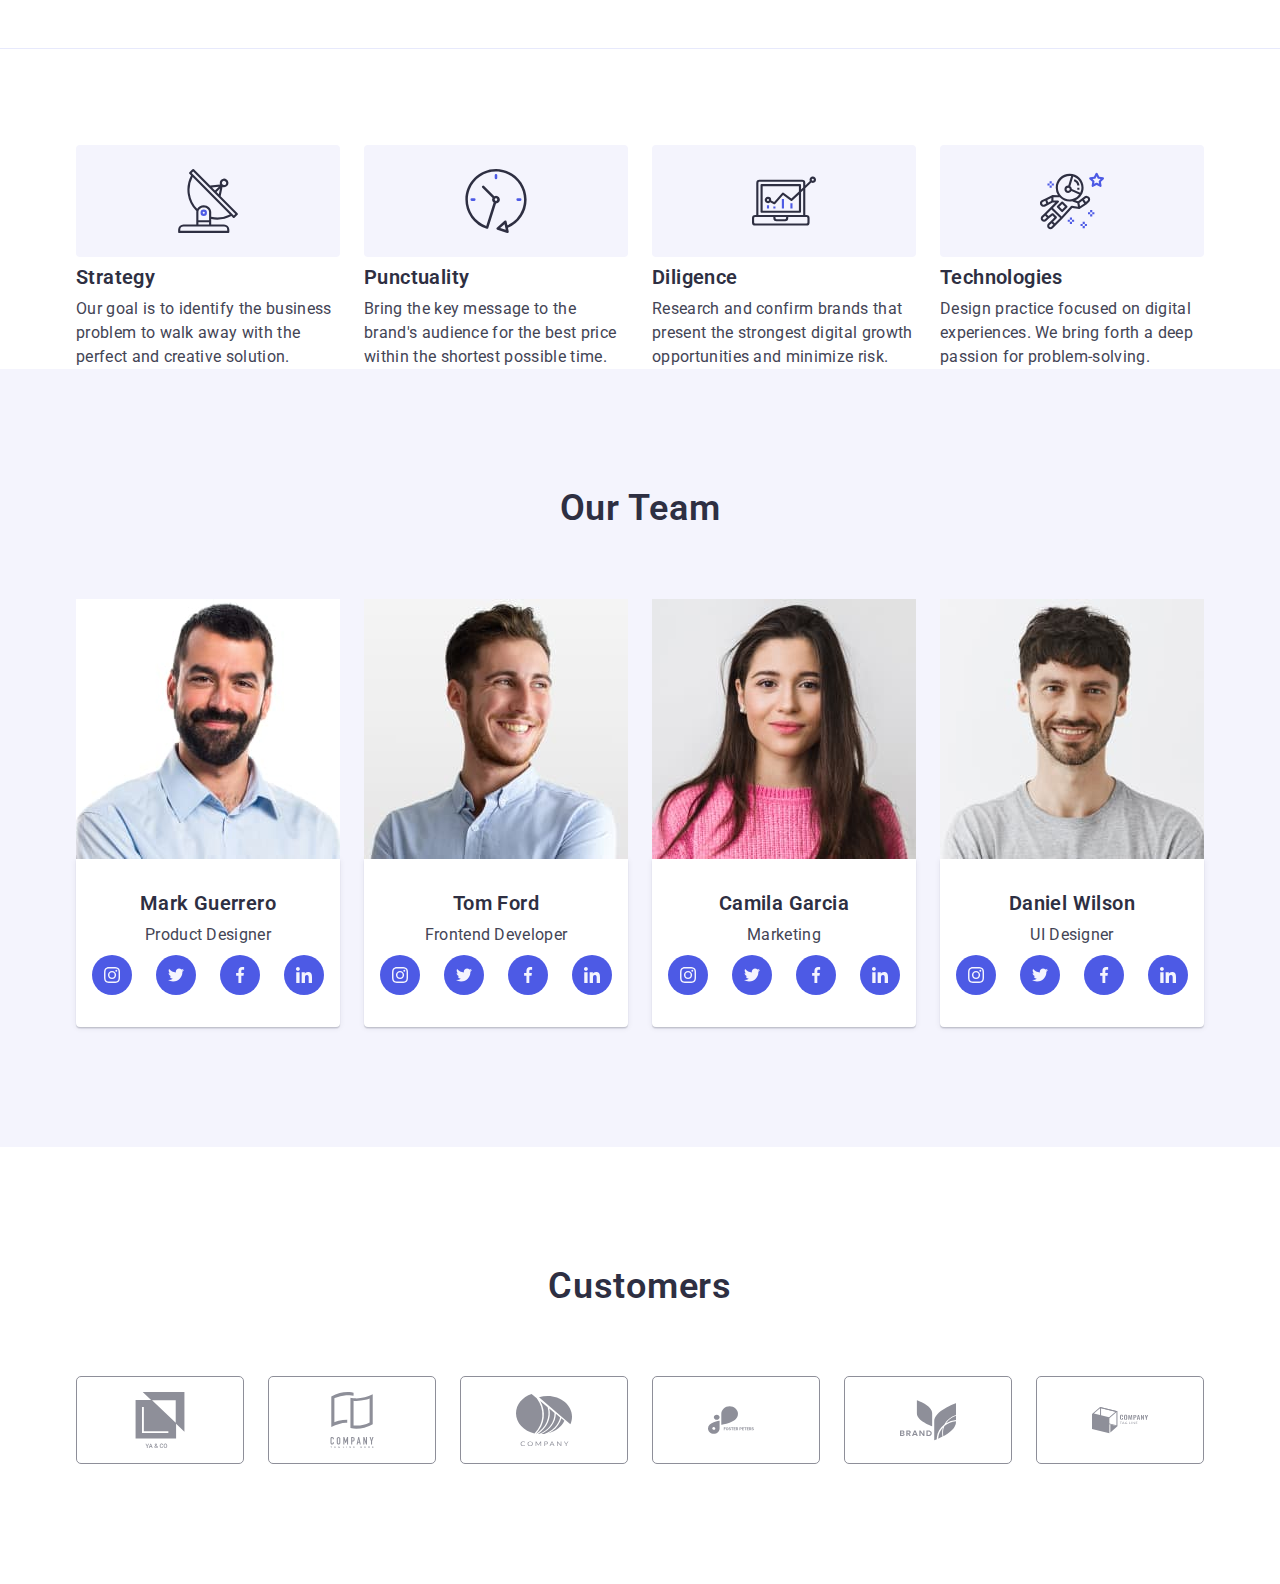
==== commit c7063c26: "done sections 2 4 5" ====
--- a/index.html
+++ b/index.html
@@ -16,6 +16,9 @@
       href="https://cdn.jsdelivr.net/npm/modern-normalize@1.1.0/modern-normalize.min.css"
     />
     <link rel="stylesheet" href="./css/styles.css" />
+    <link rel="stylesheet" href="./css/mobile.css" />
+    <link rel="stylesheet" href="./css/tablet.css" />
+    <link rel="stylesheet" href="./css/desktop.css" />
   </head>
   <body>
     <header class="header">
@@ -68,7 +71,7 @@
       </section> -->
 
       <!--section2-->
-      <!-- <section class="section-two-format">
+      <section class="section-two-format">
         <div class="container">
           <ul class="sectiontwo">
             <li class="sectiontwo-item">
@@ -79,8 +82,8 @@
                 ></use>
               </svg>
               </div>
-              <h3 class="section-title section-margin-title">Strategy</h3>
-              <p class="section-text">
+              <h3 class="sectiontwo-title section-margin-title">Strategy</h3>
+              <p class="sectiontwo-text">
                 Our goal is to identify the business problem to walk away with
                 the perfect and creative solution.
               </p>
@@ -94,8 +97,8 @@
                   ></use>
                 </svg>
                 </div>
-              <h3 class="section-title section-margin-title">Punctuality</h3>
-              <p class="section-text">
+              <h3 class="sectiontwo-title section-margin-title">Punctuality</h3>
+              <p class="sectiontwo-text">
                 Bring the key message to the brand's audience for the best price
                 within the shortest possible time.
               </p>
@@ -109,8 +112,8 @@
                   ></use>
                 </svg>
                 </div>
-              <h3 class="section-title section-margin-title">Diligence</h3>
-              <p class="section-text">
+              <h3 class="sectiontwo-title section-margin-title">Diligence</h3>
+              <p class="sectiontwo-text">
                 Research and confirm brands that present the strongest digital
                 growth opportunities and minimize risk.
               </p>
@@ -124,15 +127,15 @@
                   ></use>
                 </svg>
                 </div>
-              <h3 class="section-title section-margin-title">Technologies</h3>
-              <p class="section-text">
+              <h3 class="sectiontwo-title section-margin-title">Technologies</h3>
+              <p class="sectiontwo-text">
                 Design practice focused on digital experiences. We bring forth a
                 deep passion for problem-solving.
               </p>
             </li>
           </ul>
         </div>
-      </section> -->
+      </section>
 
       <!--section3-->
       <!-- <section class="sectionthree">
@@ -155,11 +158,13 @@
         </div>
       </section> -->
 
-      <!-- <section class="sectionfour">
+<section class="sectionfour">
         <div class="container">
           <h2 class="sections-title">Our Team</h2>
 
+
           <ul class="sectionfour-list section">
+
             <li class="sectionfour-item">
               <img
                 src="./images/teamcard1.jpg"
@@ -223,7 +228,6 @@
                 </ul>
               </div>
             </li>
-
             <li class="sectionfour-item">
               <img
                 src="./images/teamcard2.jpg"
@@ -417,7 +421,7 @@
             </li>
           </ul>
         </div>
-      </section> -->
+      </section>
 
       <!--section5-->
       <section class="sectionfive">
--- a/css/styles.css
+++ b/css/styles.css
@@ -151,6 +151,7 @@
 }
 
 .container{
+    
     padding-left: 16px;
     padding-right: 16px;
     margin-left: auto;
@@ -251,25 +252,51 @@
 }
 
 .section-two-format{
-    padding-top: 120px;
-    padding-bottom: 120px;
+    padding-top: 96px;
+    padding-bottom: 96px;
 }
 
 .sectiontwo{
     display: flex;
+    flex-wrap: wrap;
+}
+
+.sectiontwo-title{
+    font-family: var(--primary-font);
+        font-style: normal;
+        font-weight: 700;
+        font-size: 36px;
+        line-height: 1.1;
+        text-align: center;
+        letter-spacing: 0.02em;
+        text-transform: capitalize;
+        color: #2E2F42;
+}
+
+.sectiontwo-text {
+font-family: var(--primary-font);
+font-weight: 500;
+font-size: 16px;
+line-height: 1.5;
+letter-spacing: 0.02em;
+color: #434455;
 }
 
 .sectiontwo-item{
-    max-width: 264px;
+width: 100%;
+margin-bottom: 72px;
+}
+.sectiontwo-item:last-child {
+    margin-bottom: 0;
 }
 
 .sectiontwo-item:not(:first-child){
-    margin-left: 24px;
+    /* margin-left: 24px; */
 }
 
 
 .sectiontwo-item-icon{
-display: flex;
+display: none;
 justify-content: center;
 align-items: center;
 width: 264px;
@@ -307,8 +334,8 @@
     }
 
 .sectionfour{
-    padding-top: 120px;
-    padding-bottom: 120px;
+    padding-top: 96px;
+    padding-bottom: 128px;
     margin-left: auto;
     margin-right: auto;
     background: #F4F4FD;
@@ -316,12 +343,21 @@
 
     .sectionfour-list{
         display: flex;
-    }
-
-
-    .sectionfour-item:not(:first-child){
+        flex-wrap: wrap;
+        gap: 72px;
+        justify-content: center;
+    }
+
+
+    /* .sectionfour-item:not(:first-child){
         margin-left: 24px;
-    }
+    } */
+
+.sectionfour-item{
+
+    /* width: calc((100% - 72px) / 2) ; */
+
+}
 
     .our-team-list{
         background: #FFFFFF;
@@ -329,6 +365,7 @@
 border-radius: 0px 0px 4px 4px;
         padding-top: 32px;
         padding-bottom: 32px;
+width: 264px;
     }
 
 .our-team-list-icons{
@@ -378,14 +415,17 @@
         display: flex;
         flex-wrap: wrap;
         gap: 16px;
-justify-content: center;
-
-
     }
 
     .sectionfive-item{
-width: calc((100% - 48px) / 2);
-    }
+width: calc((100% - 16px) / 2);
+height: 88px;
+    }
+
+.sectionfive-item:not(:nth-child(5)):not(:nth-child(6)) {
+margin-bottom: 56px;
+}
+
     .sectionfive-link{
 width: 100%;
 height: 100%;
@@ -957,20 +997,9 @@
 
 
 /* ----------MEDIA---------- */
-@media screen and (min-width: 480px) {
-.container {
-
-}
-}
-
-@media screen and (min-width: 768px) {
-.container {
-        width: 768px;: 
-    }
-}
-
-@media screen and (min-width: 1200px) {
-.container {
-        width: 1200px;
-    }
-}+
+
+
+
+
+
--- a/css/mobile.css
+++ b/css/mobile.css
@@ -0,0 +1,7 @@
+@media screen and (min-width: 428px) {
+    .container {
+        width: 428px;
+    }
+
+
+}--- a/css/tablet.css
+++ b/css/tablet.css
@@ -0,0 +1,48 @@
+@media screen and (min-width: 768px) {
+    .container {
+        width: 768px;
+        padding-left: 108px;
+        padding-right: 108px;
+    }
+/* SECTION TWO */
+
+.sectiontwo {
+gap: 24px;
+}
+
+.sectiontwo-item {
+width: calc((100% - 24px) / 2);
+margin-bottom: 48px;
+}
+
+.sectiontwo-title{
+    text-align: left;
+}
+
+    /* SECTION FOUR */
+.sectionfour {
+    padding-bottom: 104px;
+}
+
+.sectionfour-list {
+gap: 24px;
+}
+
+.sectionfour-item {
+    width: calc((100% - 24px) / 2) ;
+}
+
+    /* SECTION FIVE */
+
+    .sectionfive {
+        padding-bottom: 16px;
+    }
+
+    .sectionfive-item {
+        width: calc((100% - 48px) / 3);
+    }
+
+    .sectionfive-list {
+        gap: 24px;
+    }
+}--- a/css/desktop.css
+++ b/css/desktop.css
@@ -0,0 +1,69 @@
+@media screen and (min-width: 1158px) {
+    .container {
+        width: 1158px;
+        padding-left: 15px;
+        padding-right: 15px;
+    }
+
+/* SECTION TWO */
+
+.section-two-format {
+    padding-top: 96px;
+    padding-bottom: 0;
+}
+
+.sectiontwo-title {
+    font-family: var(--primary-font);
+        font-weight: 600;
+        font-size: 20px;
+        line-height: 1.2;
+        letter-spacing: 0.02em;
+        color: var(--primary-color);
+}
+
+.sectiontwo-text {
+font-family: var(--primary-font);
+    font-weight: 400;
+    font-size: 16px;
+    line-height: 24px;
+    letter-spacing: 0.02em;
+    color: #434455;
+}
+
+.sectiontwo-item {
+    width: calc((100% - 72px) / 4);
+    margin-bottom: 0;
+}
+
+.sectiontwo-item-icon {
+    display: flex;
+    justify-content: center;
+    align-items: center;
+    width: 264px;
+    height: 112px;
+    background: #F4F4FD;
+    border-radius: 4px;
+    margin-bottom: 8px;
+}
+
+/* SECTION FOUR */
+
+.sectionfour {
+    padding-top: 120px;
+    padding-bottom: 120px;
+}
+
+.sectionfour-item {
+    width: calc((100% - 72px) / 4);
+}
+
+/* SECTION FIVE */
+    .sectionfive {
+        padding-top: 120px;
+        padding-bottom: 64px;
+    }
+
+    .sectionfive-item {
+        width: calc((100% - 120px) / 6);
+    }
+}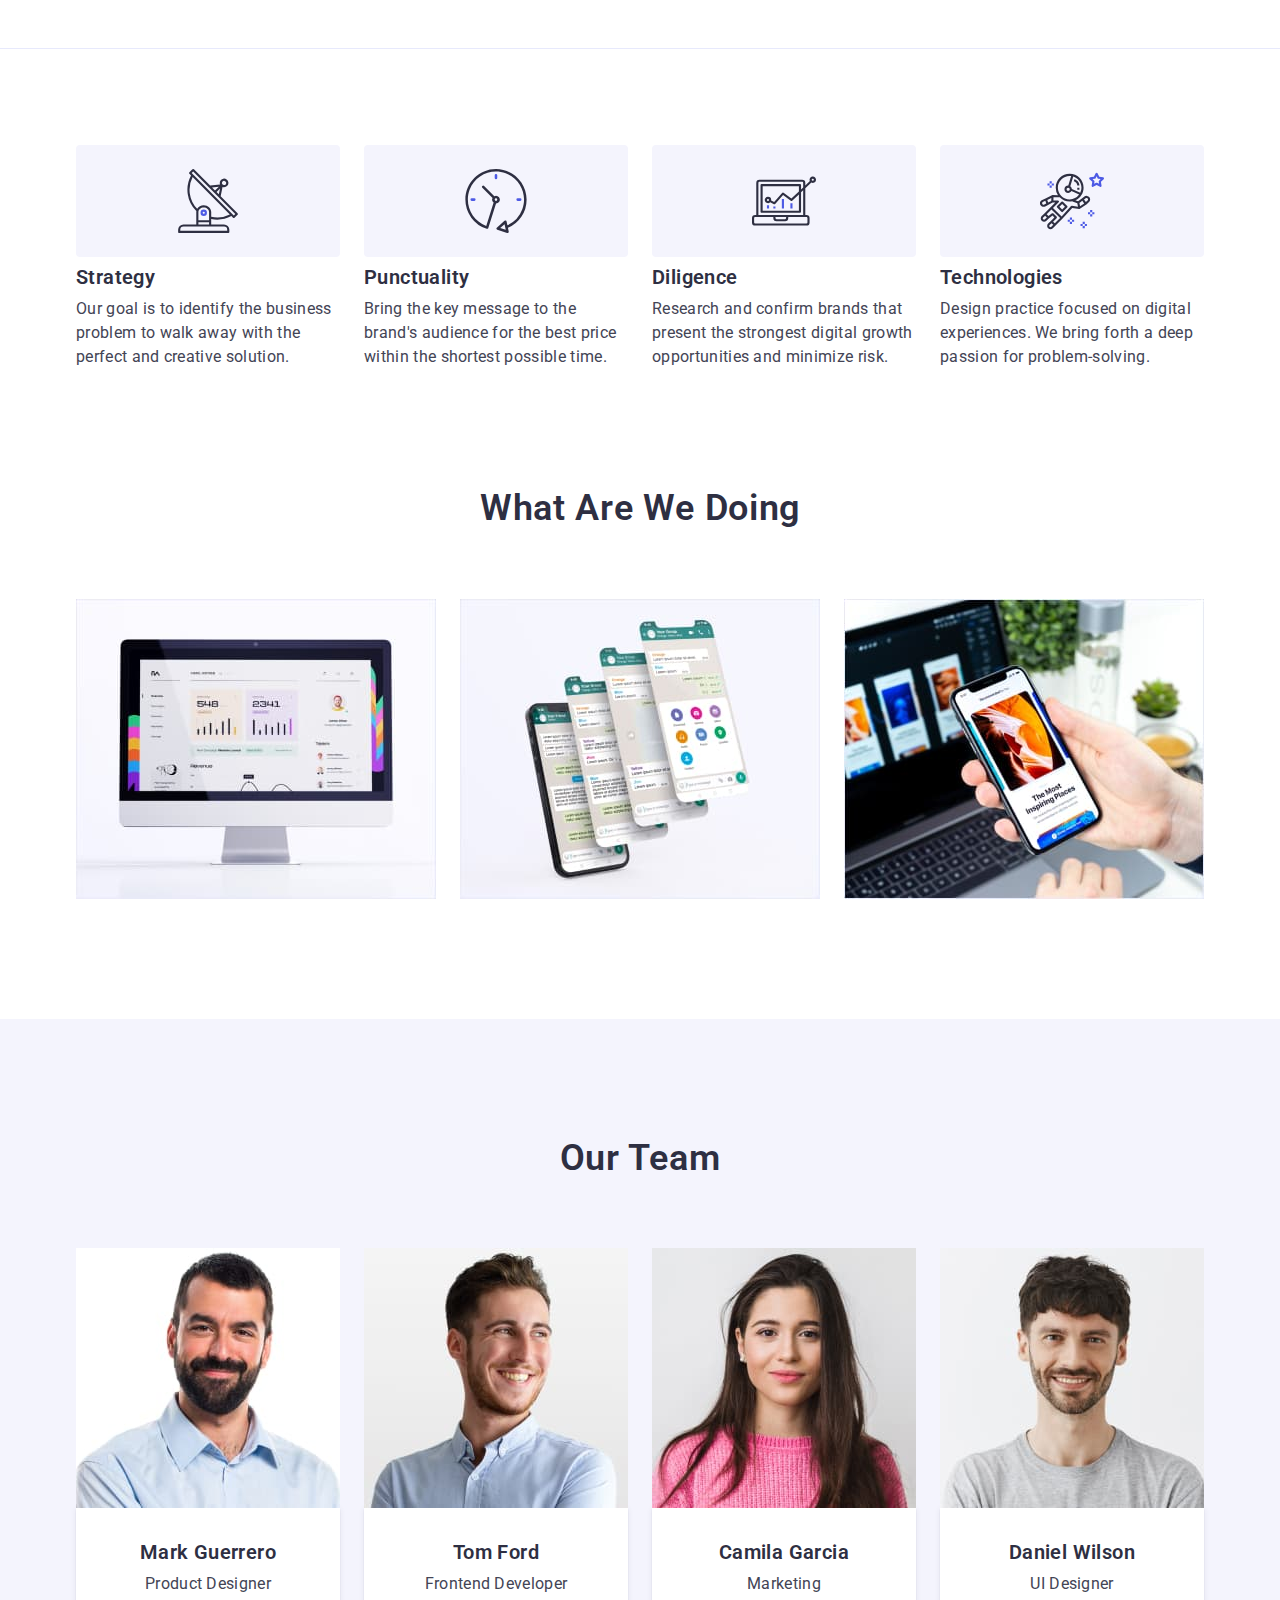
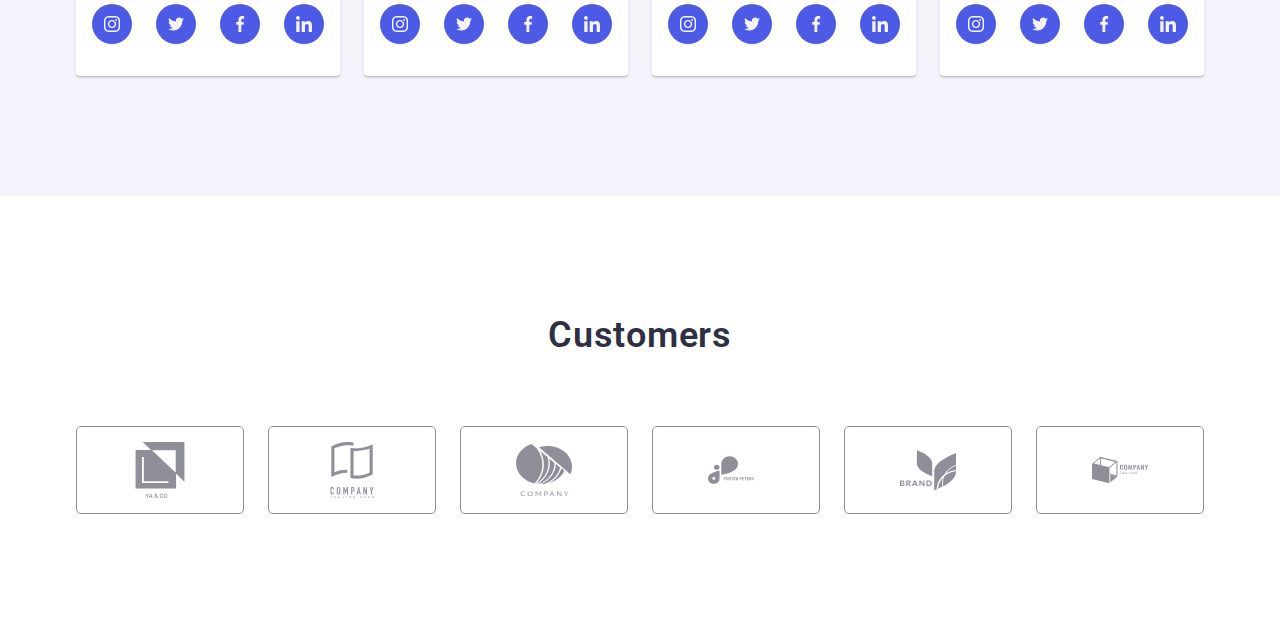
==== commit b9c685f1: "2 3 4 5" ====
--- a/index.html
+++ b/index.html
@@ -62,11 +62,12 @@
     </header>
 
     <main>
-      <!--section1hero-->
       <!-- <section class="hero-section-color">
         <div class="container">
           <h1 class="hero-title">Effective Solutions for Your Business</h1>
-          <button type="button" class="hero-button" data-modal-open>Order Service</button>
+          <button type="button" class="hero-button" data-modal-open>
+            Order Service
+          </button>
         </div>
       </section> -->
 
@@ -76,11 +77,9 @@
           <ul class="sectiontwo">
             <li class="sectiontwo-item">
               <div class="sectiontwo-item-icon">
-              <svg height="64" width="64">
-                <use
-                  href="./images/icons.svg#icon-strategy"
-                ></use>
-              </svg>
+                <svg height="64" width="64">
+                  <use href="./images/icons.svg#icon-strategy"></use>
+                </svg>
               </div>
               <h3 class="sectiontwo-title section-margin-title">Strategy</h3>
               <p class="sectiontwo-text">
@@ -92,11 +91,9 @@
             <li class="sectiontwo-item">
               <div class="sectiontwo-item-icon">
                 <svg height="64" width="64">
-                  <use
-                    href="./images/icons.svg#icon-punctuality"
-                  ></use>
-                </svg>
-                </div>
+                  <use href="./images/icons.svg#icon-punctuality"></use>
+                </svg>
+              </div>
               <h3 class="sectiontwo-title section-margin-title">Punctuality</h3>
               <p class="sectiontwo-text">
                 Bring the key message to the brand's audience for the best price
@@ -107,11 +104,9 @@
             <li class="sectiontwo-item">
               <div class="sectiontwo-item-icon">
                 <svg height="64" width="64">
-                  <use
-                    href="./images/icons.svg#icon-diligence"
-                  ></use>
-                </svg>
-                </div>
+                  <use href="./images/icons.svg#icon-diligence"></use>
+                </svg>
+              </div>
               <h3 class="sectiontwo-title section-margin-title">Diligence</h3>
               <p class="sectiontwo-text">
                 Research and confirm brands that present the strongest digital
@@ -122,12 +117,12 @@
             <li class="sectiontwo-item">
               <div class="sectiontwo-item-icon">
                 <svg height="64" width="64">
-                  <use
-                    href="./images/icons.svg#icon-technologies"
-                  ></use>
-                </svg>
-                </div>
-              <h3 class="sectiontwo-title section-margin-title">Technologies</h3>
+                  <use href="./images/icons.svg#icon-technologies"></use>
+                </svg>
+              </div>
+              <h3 class="sectiontwo-title section-margin-title">
+                Technologies
+              </h3>
               <p class="sectiontwo-text">
                 Design practice focused on digital experiences. We bring forth a
                 deep passion for problem-solving.
@@ -138,7 +133,7 @@
       </section>
 
       <!--section3-->
-      <!-- <section class="sectionthree">
+      <section class="sectionthree">
         <div class="container">
           <h2 class="sections-title">What are we doing</h2>
 
@@ -156,15 +151,13 @@
             </li>
           </ul>
         </div>
-      </section> -->
-
-<section class="sectionfour">
+      </section>
+
+      <section class="sectionfour">
         <div class="container">
           <h2 class="sections-title">Our Team</h2>
 
-
           <ul class="sectionfour-list section">
-
             <li class="sectionfour-item">
               <img
                 src="./images/teamcard1.jpg"
@@ -475,13 +468,9 @@
                 </svg>
               </a>
             </li>
-
-            
           </ul>
         </div>
       </section>
-
- 
     </main>
 
     <!-- <footer class="footer">
--- a/css/styles.css
+++ b/css/styles.css
@@ -19,6 +19,7 @@
 
 img{
     display: block;
+
 }
 
 button{
@@ -151,7 +152,6 @@
 }
 
 .container{
-    
     padding-left: 16px;
     padding-right: 16px;
     margin-left: auto;
@@ -309,6 +309,8 @@
 
 
 .sectionthree{
+    display: none;
+    padding-top: 120px;
     padding-bottom: 120px;
 }
 
@@ -678,7 +680,7 @@
 .portfolio-items{
     display: flex;
     flex-wrap: wrap;
-    column-gap: 24px;
+gap: 30px;
 }
 
 .portfolio-item-title{
@@ -705,7 +707,7 @@
 }
 
 .portfolio-items-list{
-
+width: 100%;
 }
 
 .portfolio-hover{
@@ -738,6 +740,11 @@
 transition: transform 250ms cubic-bezier(0.4, 0, 0.2, 1);
 overflow: auto;
 }
+
+.portfolio-image{
+    width: 200px;
+}
+
 
 .backdrop{
     position: fixed;
--- a/css/tablet.css
+++ b/css/tablet.css
@@ -4,33 +4,34 @@
         padding-left: 108px;
         padding-right: 108px;
     }
-/* SECTION TWO */
 
-.sectiontwo {
-gap: 24px;
-}
+    /* SECTION TWO */
 
-.sectiontwo-item {
-width: calc((100% - 24px) / 2);
-margin-bottom: 48px;
-}
+    .sectiontwo {
+        gap: 24px;
+    }
 
-.sectiontwo-title{
-    text-align: left;
-}
+    .sectiontwo-item {
+        width: calc((100% - 24px) / 2);
+        margin-bottom: 48px;
+    }
+
+    .sectiontwo-title {
+        text-align: left;
+    }
 
     /* SECTION FOUR */
-.sectionfour {
-    padding-bottom: 104px;
-}
+    .sectionfour {
+        padding-bottom: 104px;
+    }
 
-.sectionfour-list {
-gap: 24px;
-}
+    .sectionfour-list {
+        gap: 24px;
+    }
 
-.sectionfour-item {
-    width: calc((100% - 24px) / 2) ;
-}
+    .sectionfour-item {
+        width: calc((100% - 24px) / 2);
+    }
 
     /* SECTION FIVE */
 
--- a/css/desktop.css
+++ b/css/desktop.css
@@ -5,59 +5,64 @@
         padding-right: 15px;
     }
 
-/* SECTION TWO */
+    /* SECTION TWO */
 
-.section-two-format {
-    padding-top: 96px;
-    padding-bottom: 0;
-}
+    .section-two-format {
+        padding-top: 96px;
+        padding-bottom: 0;
+    }
 
-.sectiontwo-title {
-    font-family: var(--primary-font);
+    .sectiontwo-title {
+        font-family: var(--primary-font);
         font-weight: 600;
         font-size: 20px;
         line-height: 1.2;
         letter-spacing: 0.02em;
         color: var(--primary-color);
+    }
+
+    .sectiontwo-text {
+        font-family: var(--primary-font);
+        font-weight: 400;
+        font-size: 16px;
+        line-height: 24px;
+        letter-spacing: 0.02em;
+        color: #434455;
+    }
+
+    .sectiontwo-item {
+        width: calc((100% - 72px) / 4);
+        margin-bottom: 0;
+    }
+
+    .sectiontwo-item-icon {
+        display: flex;
+        justify-content: center;
+        align-items: center;
+        width: 264px;
+        height: 112px;
+        background: #F4F4FD;
+        border-radius: 4px;
+        margin-bottom: 8px;
+    }
+
+.sectionthree {
+    display: block;
+
 }
 
-.sectiontwo-text {
-font-family: var(--primary-font);
-    font-weight: 400;
-    font-size: 16px;
-    line-height: 24px;
-    letter-spacing: 0.02em;
-    color: #434455;
-}
+    /* SECTION FOUR */
 
-.sectiontwo-item {
-    width: calc((100% - 72px) / 4);
-    margin-bottom: 0;
-}
+    .sectionfour {
+        padding-top: 120px;
+        padding-bottom: 120px;
+    }
 
-.sectiontwo-item-icon {
-    display: flex;
-    justify-content: center;
-    align-items: center;
-    width: 264px;
-    height: 112px;
-    background: #F4F4FD;
-    border-radius: 4px;
-    margin-bottom: 8px;
-}
+    .sectionfour-item {
+        width: calc((100% - 72px) / 4);
+    }
 
-/* SECTION FOUR */
-
-.sectionfour {
-    padding-top: 120px;
-    padding-bottom: 120px;
-}
-
-.sectionfour-item {
-    width: calc((100% - 72px) / 4);
-}
-
-/* SECTION FIVE */
+    /* SECTION FIVE */
     .sectionfive {
         padding-top: 120px;
         padding-bottom: 64px;
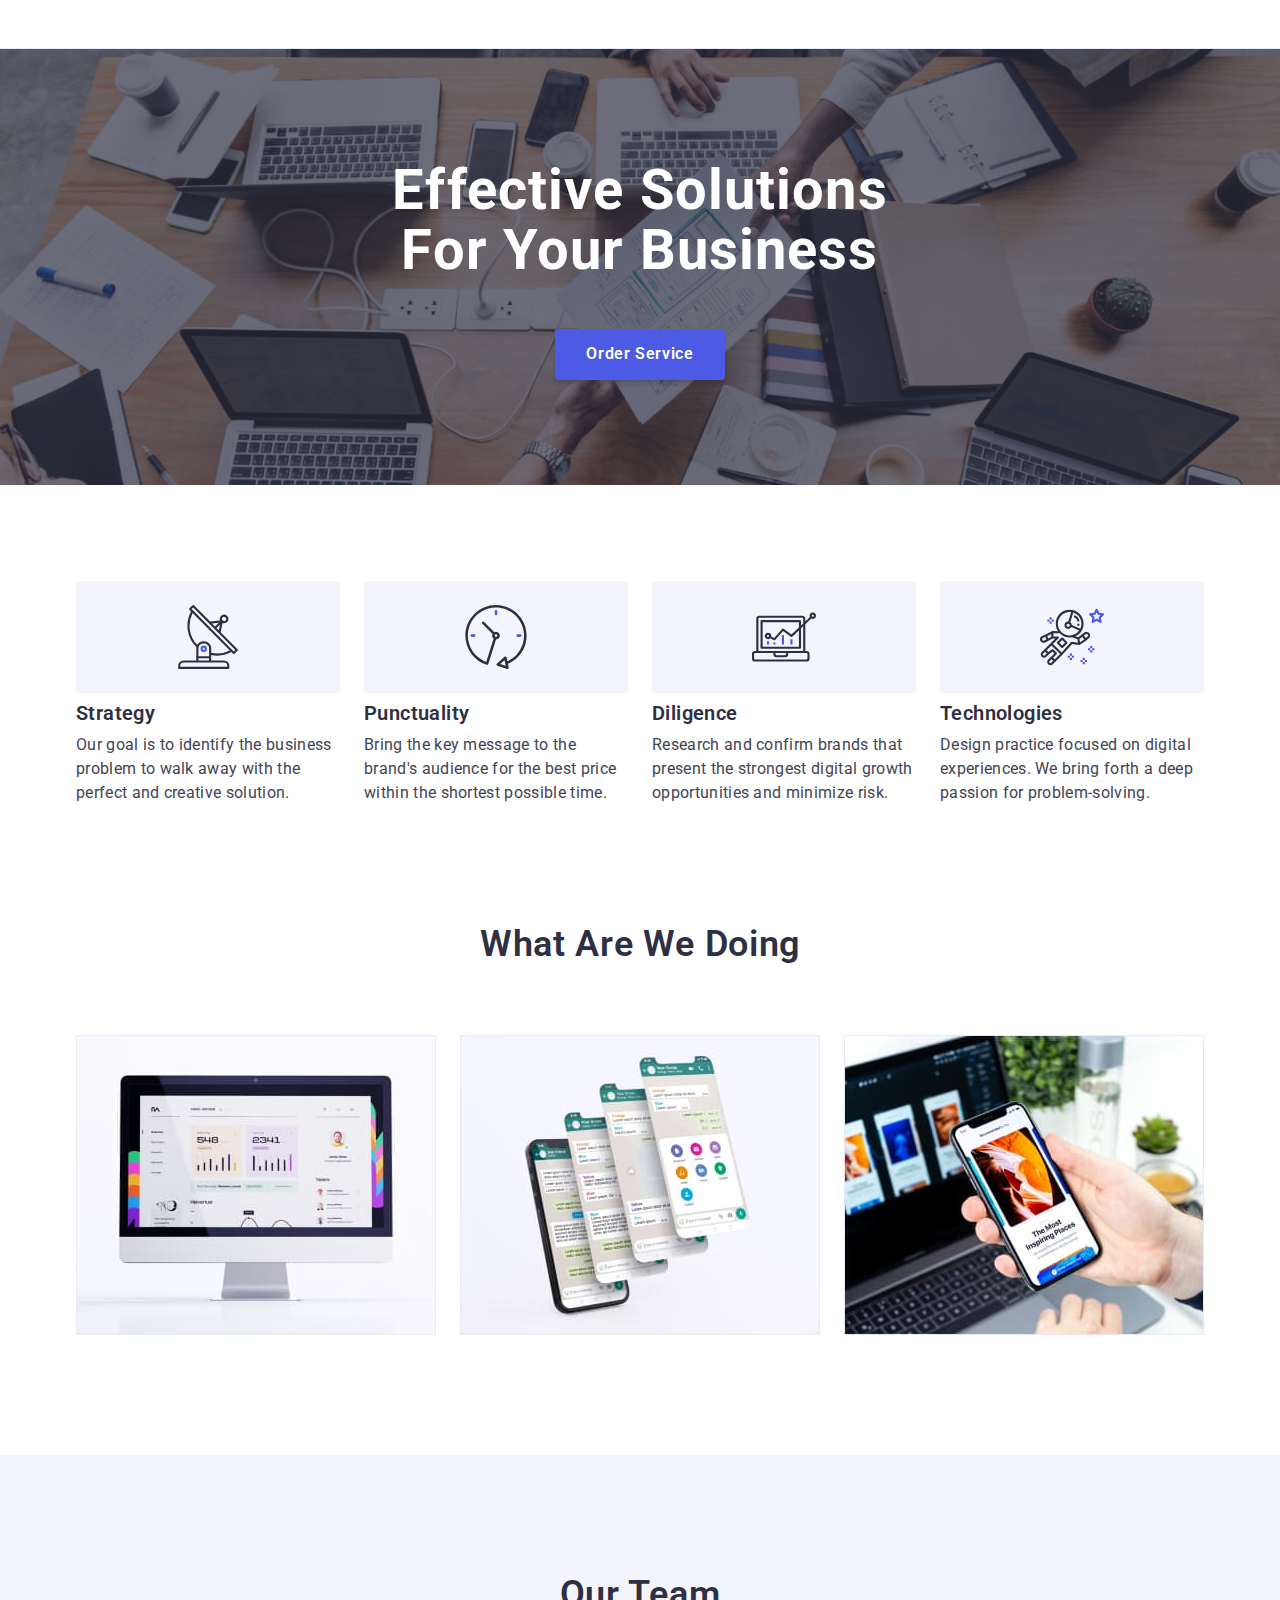
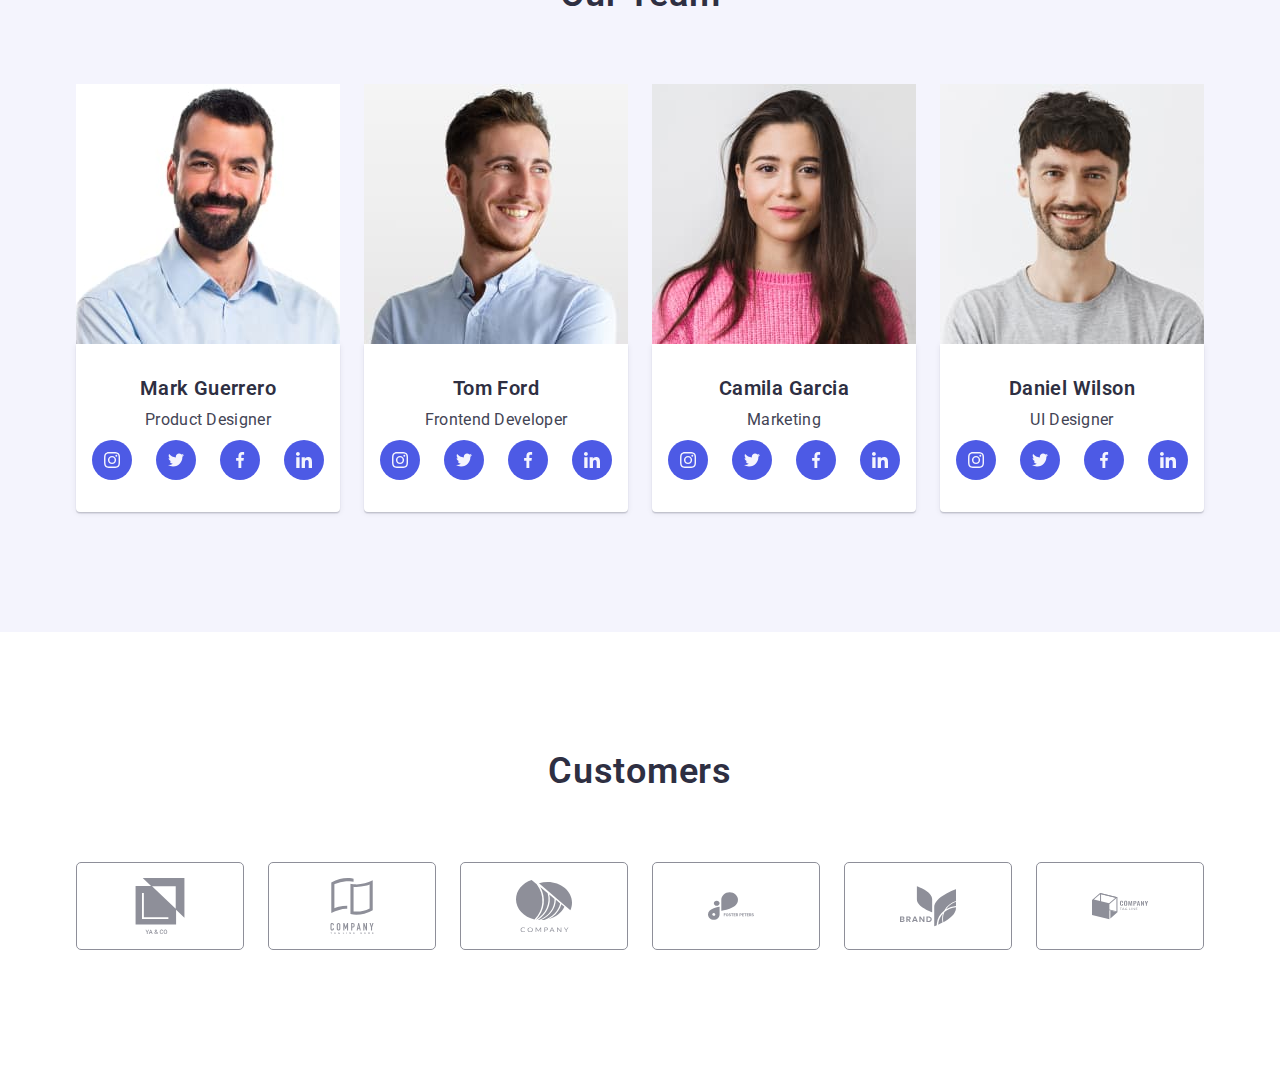
==== commit ec5fd166: "hero 2 3 4 5" ====
--- a/index.html
+++ b/index.html
@@ -62,14 +62,14 @@
     </header>
 
     <main>
-      <!-- <section class="hero-section-color">
-        <div class="container">
+      <section class="hero-section-color hero-format">
+        <div class="container centered">
           <h1 class="hero-title">Effective Solutions for Your Business</h1>
           <button type="button" class="hero-button" data-modal-open>
             Order Service
           </button>
         </div>
-      </section> -->
+      </section>
 
       <!--section2-->
       <section class="section-two-format">
--- a/css/styles.css
+++ b/css/styles.css
@@ -175,35 +175,45 @@
 
 /*========== MAIN ==========*/
 
+
 .hero-section-color{
-    width: 1440px;
+    width: 100%;
     background: #2E2F42;
     margin-left: auto;
     margin-right: auto;
-    padding-top: 188px;
-    padding-bottom: 188px;
-    background-image: linear-gradient(rgb(46,47,66,0.7), rgb(46,47,66,0.7)), url(../images/hero/heroimg.jpg) ;
+    padding-top: 112px;
+    padding-bottom: 240px;
+    background-image: linear-gradient(rgb(46,47,66,0.7), rgb(46,47,66,0.7)), url(../images/hero/hero-mobile-1x.jpg) ;
     background-size: cover;
+}
+
+@media (min-device-pixel-ratio: 2),
+(min-resolution: 192dpi),
+(min-resolution: 2dppx) {
+.hero-section-color {
+background-image:linear-gradient(rgb(46, 47, 66, 0.7), rgb(46, 47, 66, 0.7)), url(../images/hero/hero-mobile-2x.jpg);
+    }
 }
 
 .hero-title{
 font-family: var(--primary-font);
-font-weight: 700;
-font-size: 56px;
-line-height: 1.07;
-text-align: center;
-letter-spacing: 0.02em;
-color: #FFFFFF;
-max-width: 496px;
-margin: 0px auto;
+    font-weight: 700;
+    font-size: 38px;
+    line-height: 1.1;
+    text-align: center;
+    letter-spacing: 0.02em;
+    text-transform: capitalize;
+    color: #FFFFFF;
+}
+
+.hero-format{
+    max-height: 432px;
 }
 
 .hero-button{
 
     width: 170px;
     height: 51px;
-    left: 635px;
-    top: 432px;
     background: #4D5AE5;
 box-shadow: 0px 4px 4px rgba(0, 0, 0, 0.15);
 border: transparent;
@@ -216,9 +226,8 @@
     align-items: center;
     letter-spacing: 0.04em;
     color: #FFFFFF;
-    margin-top: 48px;
-margin-left: 494px;
-margin-right: 494px;
+    margin-top: 72px;
+
 transition: background-color 250ms cubic-bezier(0.4, 0, 0.2, 1);
 }
 
--- a/css/tablet.css
+++ b/css/tablet.css
@@ -5,6 +5,38 @@
         padding-right: 108px;
     }
 
+/* HEROOOOOOOOO */
+
+.hero-section-color {
+    background-image: linear-gradient(rgb(46, 47, 66, 0.7), rgb(46, 47, 66, 0.7)), url(../images/hero/hero-tab-1x.jpg);
+}
+
+@media (min-device-pixel-ratio: 2),
+(min-resolution: 192dpi),
+(min-resolution: 2dppx) {
+    .hero-section-color {
+        background-image: linear-gradient(rgb(46, 47, 66, 0.7), rgb(46, 47, 66, 0.7)), url(../images/hero/hero-tab-2x.jpg);
+    }
+}
+
+.hero-title {
+    font-family: var(--primary-font);
+    font-weight: 700;
+    font-size: 56px;
+    line-height: 1.07;
+    text-align: center;
+    letter-spacing: 0.02em;
+    color: #FFFFFF;
+    max-width: 496px;
+    margin: 0px auto;
+}
+
+.hero-format {
+    max-height: 436px;
+}
+.hero-button {
+    margin-top: 40px;
+}
     /* SECTION TWO */
 
     .sectiontwo {
--- a/css/desktop.css
+++ b/css/desktop.css
@@ -4,6 +4,42 @@
         padding-left: 15px;
         padding-right: 15px;
     }
+
+/* HEROOOOOOOOO */
+
+.hero-section-color {
+    background-image: linear-gradient(rgb(46, 47, 66, 0.7), rgb(46, 47, 66, 0.7)), url(../images/hero/hero-desktop-1x.jpg);
+}
+
+@media (min-device-pixel-ratio: 2),
+(min-resolution: 192dpi),
+(min-resolution: 2dppx) {
+    .hero-section-color {
+        background-image: linear-gradient(rgb(46, 47, 66, 0.7), rgb(46, 47, 66, 0.7)), url(../images/hero/hero-desktop-2x.jpg);
+    }
+}
+
+.hero-button {
+
+    width: 170px;
+    height: 51px;
+    left: 635px;
+    top: 432px;
+    background: #4D5AE5;
+    box-shadow: 0px 4px 4px rgba(0, 0, 0, 0.15);
+    border: transparent;
+    border-radius: 4px;
+    font-family: var(--primary-font);
+    font-style: normal;
+    font-weight: 600;
+    font-size: 16px;
+    line-height: 1.9;
+    align-items: center;
+    letter-spacing: 0.04em;
+    color: #FFFFFF;
+    margin-top: 48px;
+    transition: background-color 250ms cubic-bezier(0.4, 0, 0.2, 1);
+}
 
     /* SECTION TWO */
 
@@ -46,9 +82,10 @@
         margin-bottom: 8px;
     }
 
+        /* SECTION THREE*/
+
 .sectionthree {
     display: block;
-
 }
 
     /* SECTION FOUR */
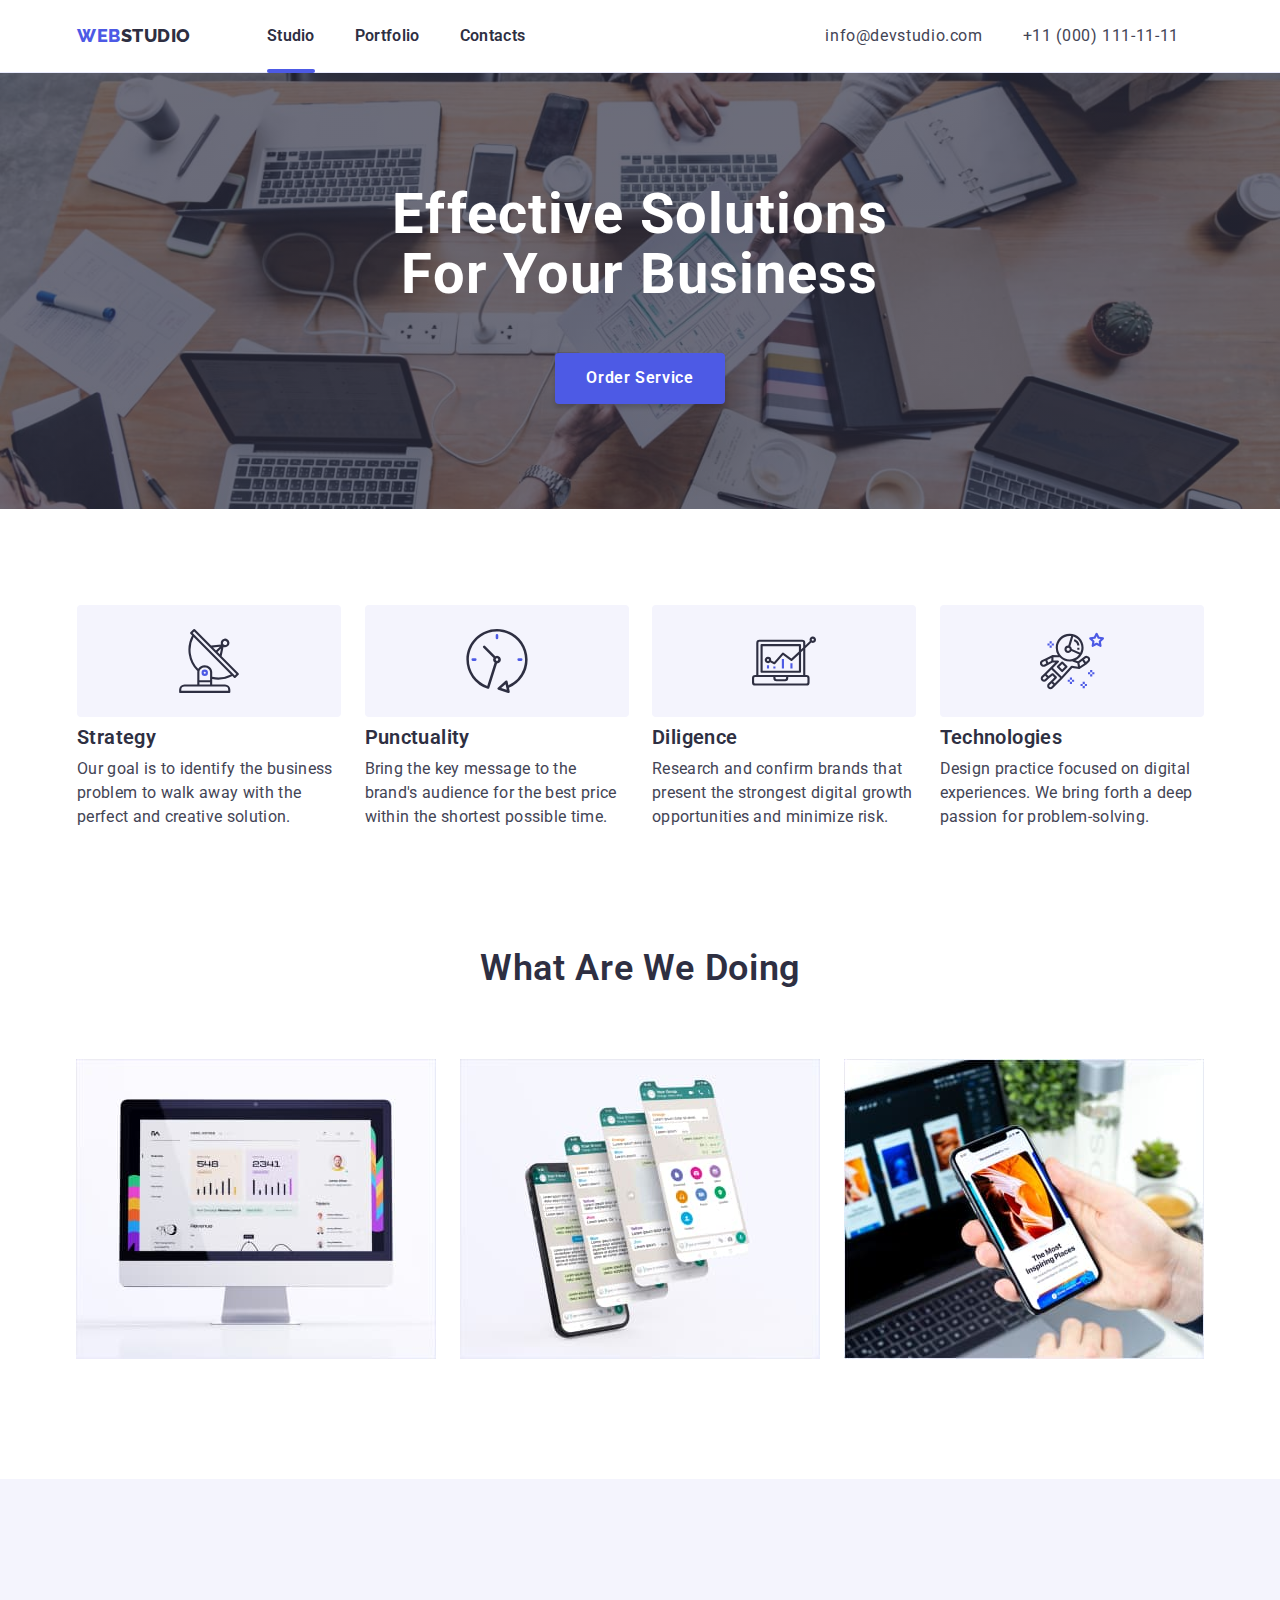
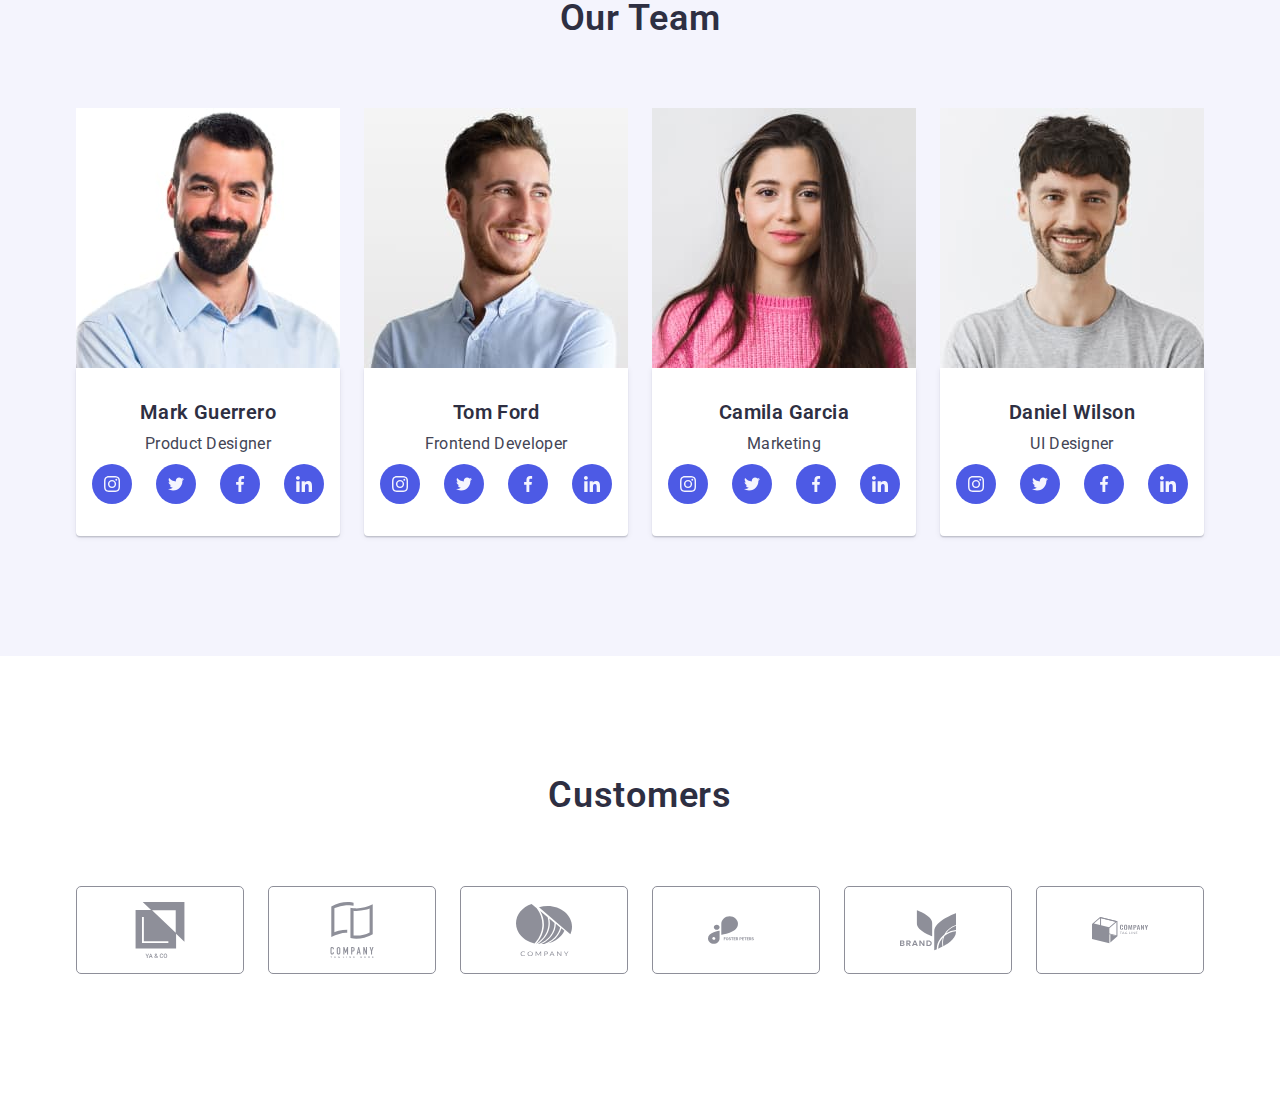
==== commit 9ed32cc0: "logo head hero 2 3 4 5" ====
--- a/index.html
+++ b/index.html
@@ -22,7 +22,7 @@
   </head>
   <body>
     <header class="header">
-      <!-- <div class="container header-nav-container">
+      <div class="container header-nav-container">
         <nav class="page-nav">
 
           <a href="/" class="logo link logo-nav"
@@ -58,7 +58,85 @@
             >
           </li>
         </ul>
-      </div> -->
+
+        <button class="menu-open" type="button" data-menu-open>
+          <svg class="menu-open-icon" width="32px" height="22px">
+            <use href="./images/icons.svg#icon-menu-open"></use>
+          </svg>
+        </button>
+      </div>
+
+<!-- MOBILE MENU -->
+
+      <div class="mob-menu is-hidden" data-menu>
+        <div class="mob-menu-cantainer">
+          <div class="mob-menu-top">
+      <button type="button" class="mob-modal-close" data-menu-close>
+      <svg width="8" height="8" class="modal-close-svg">
+      <use href="./images/form/formicons.svg#icon-closebttn"></use>
+      </svg>
+      </button>
+
+<ul class="mob-menu-nav">
+  <li class="mob-menu-item">
+    <a href="./index.html" class="mob-menu-nav-link link current">Studio</a>
+  </li>
+  <li class="mob-menu-item">
+    <a href="./portfolio.html" class="mob-menu-nav-link link">Portfolio</a>
+  </li>
+  <li class="mob-menu-item">
+    <a href="" class="mob-menu-nav-link link">Contacts</a>
+  </li>
+</ul>
+</div>
+
+<div class="mob-menu-bottom">
+        <ul class="mob-contacts-nav">
+          <li class="mob-phone-item">
+          <a href="tel:+110001111111" class="mob-phone link">+11 (000) 111-11-11</a>
+         </li>
+          <li>
+          <a href="mailto:info@devstudio.com" class="mob-email link">info@devstudio.com</a>
+          </li>
+
+        </ul>
+
+        <ul class="mob-list-icons">
+          <li class="our-team-list-item">
+            <a class="our-team-list-link" href="">
+              <svg class="our-team-list-icon" width="24px" height="24px">
+                <use href="./images/icons.svg#icon-instagram"></use>
+              </svg>
+            </a>
+          </li>
+        
+          <li class="our-team-list-item">
+            <a class="our-team-list-link" href="">
+              <svg class="our-team-list-icon" width="24px" height="24px">
+                <use href="./images/icons.svg#icon-twitter"></use>
+              </svg>
+            </a>
+          </li>
+        
+          <li class="our-team-list-item">
+            <a class="our-team-list-link" href="">
+              <svg class="our-team-list-icon" width="24px" height="24px">
+                <use href="./images/icons.svg#icon-facebook"></use>
+              </svg>
+            </a>
+          </li>
+        
+          <li class="our-team-list-item">
+            <a class="our-team-list-link" href="">
+              <svg class="our-team-list-icon" width="24px" height="24px">
+                <use href="./images/icons.svg#icon-linkedin"></use>
+              </svg>
+            </a>
+          </li>
+        </ul>
+</div>
+      </div>
+      </div>
     </header>
 
     <main>
@@ -652,5 +730,6 @@
       </div>
     </div> -->
     <script src="./js/modal.js"></script>
+        <script src="./js/menu.js"></script>
   </body>
 </html>
--- a/css/styles.css
+++ b/css/styles.css
@@ -79,7 +79,7 @@
 
 
 .menu-nav{
-    display: flex;
+    display: none;
     align-items: center;
 }
 
@@ -131,7 +131,7 @@
 
 
 .contacts-nav{
-    display: flex;
+    display: none;
     align-items: center;
     margin-left: auto;
     align-items: center;
@@ -1016,6 +1016,113 @@
 
 
 
-
-
-
+.menu-open{
+    width: 32px;
+    height: 22px;
+    background-color: transparent;
+    border: none;
+    padding: 0;
+    margin-left: auto;
+    display: block;
+}
+
+
+
+.menu-open-icon{
+    stroke: #2E2F42;
+}
+
+.mob-menu{
+    position: fixed;
+    top: 0;
+    z-index: 1;
+    width: 100vw;
+    height: 100vh;
+    background-color: #FFFFFF;
+    padding-top: 40px;
+    padding-bottom: 40px;
+}
+
+.mob-menu > .mob-menu-cantainer{
+    height: 100%;
+    display: flex;
+    flex-direction: column;
+    justify-content: space-between;
+    overflow: auto;
+}
+
+.mob-menu-cantainer {
+    padding-left: 40px;
+    padding-right: 40px;
+}
+
+.mob-modal-close {
+    width: 24px;
+    height: 24px;
+    background-color: #E7E9FC;
+    border: 1px solid rgba(0, 0, 0, 0.1);
+    border-radius: 50%;
+
+    display: flex;
+    align-items: center;
+    justify-content: center;
+    margin-left: auto;
+    transition: background-color 250ms cubic-bezier(0.4, 0, 0.2, 1), fill 2500ms cubic-bezier(0.4, 0, 0.2, 1);
+}
+
+
+.mob-menu-nav{
+    margin-top: 16px;
+
+}
+
+.mob-menu-nav-link{
+    font-family: var(--primary-font);
+        font-weight: 700;
+        font-size: 36px;
+        line-height: 40px;
+        letter-spacing: 0.02em;
+        text-transform: capitalize;
+        color: #2E2F42;
+}
+
+.mob-menu-nav-link:hover,
+.mob-menu-nav-link:focus {
+    color: var(--hover-color)
+}
+
+.mob-menu-item{
+margin-bottom: 40px;
+}
+
+.mob-contacts-nav{
+    margin-bottom: 48px;
+}
+
+.mob-phone{
+    font-family: var(--primary-font);
+        font-weight: 600;
+        font-size: 36px;
+        line-height: 1.1;
+        text-transform: capitalize;
+        color: #4D5AE5;
+}
+
+.mob-phone-item{
+    margin-bottom: 40px;
+}
+
+.mob-email{
+    font-family: var(--primary-font);
+        font-weight: 500;
+        font-size: 20px;
+        line-height: 1.2;
+        letter-spacing: 0.02em;
+        color: #434455;
+}
+
+.mob-list-icons {
+    display: flex;
+    justify-content: center;
+    gap: 56px;
+}--- a/css/mobile.css
+++ b/css/mobile.css
@@ -2,6 +2,4 @@
     .container {
         width: 428px;
     }
-
-
 }--- a/css/tablet.css
+++ b/css/tablet.css
@@ -5,6 +5,50 @@
         padding-right: 108px;
     }
 
+/* HEADER */
+
+.header {
+    padding-top: 17px;
+    padding-bottom: 17px;
+}
+
+.header > .container {
+padding-left: 0;
+padding-right: 0;
+margin-left: auto;
+margin-right: auto;
+}
+
+.header>.container {
+padding-left: 16px;
+padding-right: 16px;
+}
+
+.logo-nav {
+    margin-right: 120px;
+}
+
+.menu-nav {
+    display: flex;
+}
+
+.contacts-nav {
+    display: block;
+    margin-left: 118px;
+}
+
+.contacts-nav-link{
+    font-family: var(--primary-font);
+        font-weight: 400;
+        font-size: 12px;
+        line-height: 1.2;
+        letter-spacing: 0.04em;
+}
+
+
+.menu-open {
+    display: none;
+}
 /* HEROOOOOOOOO */
 
 .hero-section-color {
@@ -43,6 +87,16 @@
         gap: 24px;
     }
 
+.section-two-format > .container{
+    padding-left: 0;
+    padding-right: 0;
+}
+
+.section-two-format>.container {
+    padding-left: 16px;
+    padding-right: 16px;
+}
+
     .sectiontwo-item {
         width: calc((100% - 24px) / 2);
         margin-bottom: 48px;
@@ -78,4 +132,6 @@
     .sectionfive-list {
         gap: 24px;
     }
-}+}
+
+
--- a/css/desktop.css
+++ b/css/desktop.css
@@ -4,6 +4,28 @@
         padding-left: 15px;
         padding-right: 15px;
     }
+
+.header {
+    padding-top: 24px;
+    padding-bottom: 24px;
+}
+    
+.logo-nav {
+    margin-right: 76px;
+}
+
+.contacts-nav {
+    display: flex;
+    margin-left: 300px;
+}
+
+.contacts-nav-link {
+    font-weight: 400;
+    font-size: 16px;
+    line-height: 1.5;
+    letter-spacing: 0.04em;
+    color: #434455;
+}
 
 /* HEROOOOOOOOO */
 
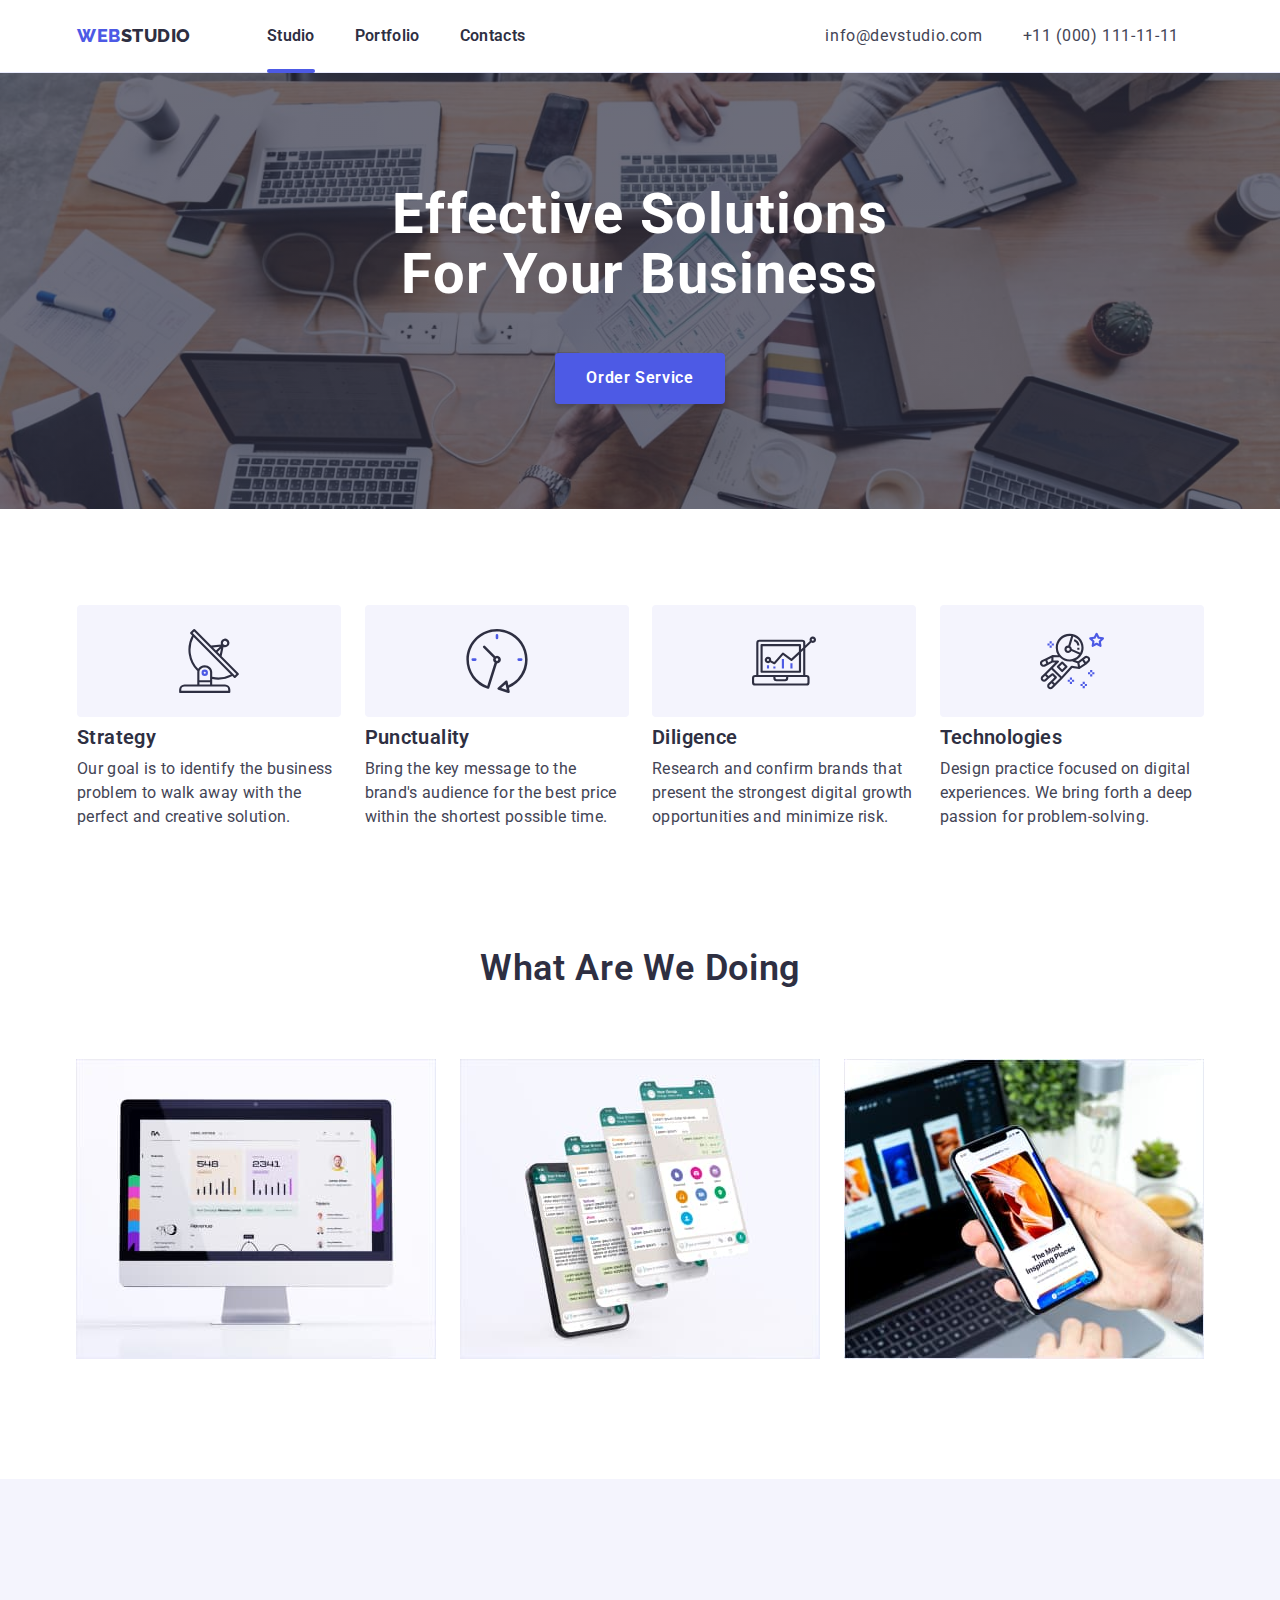
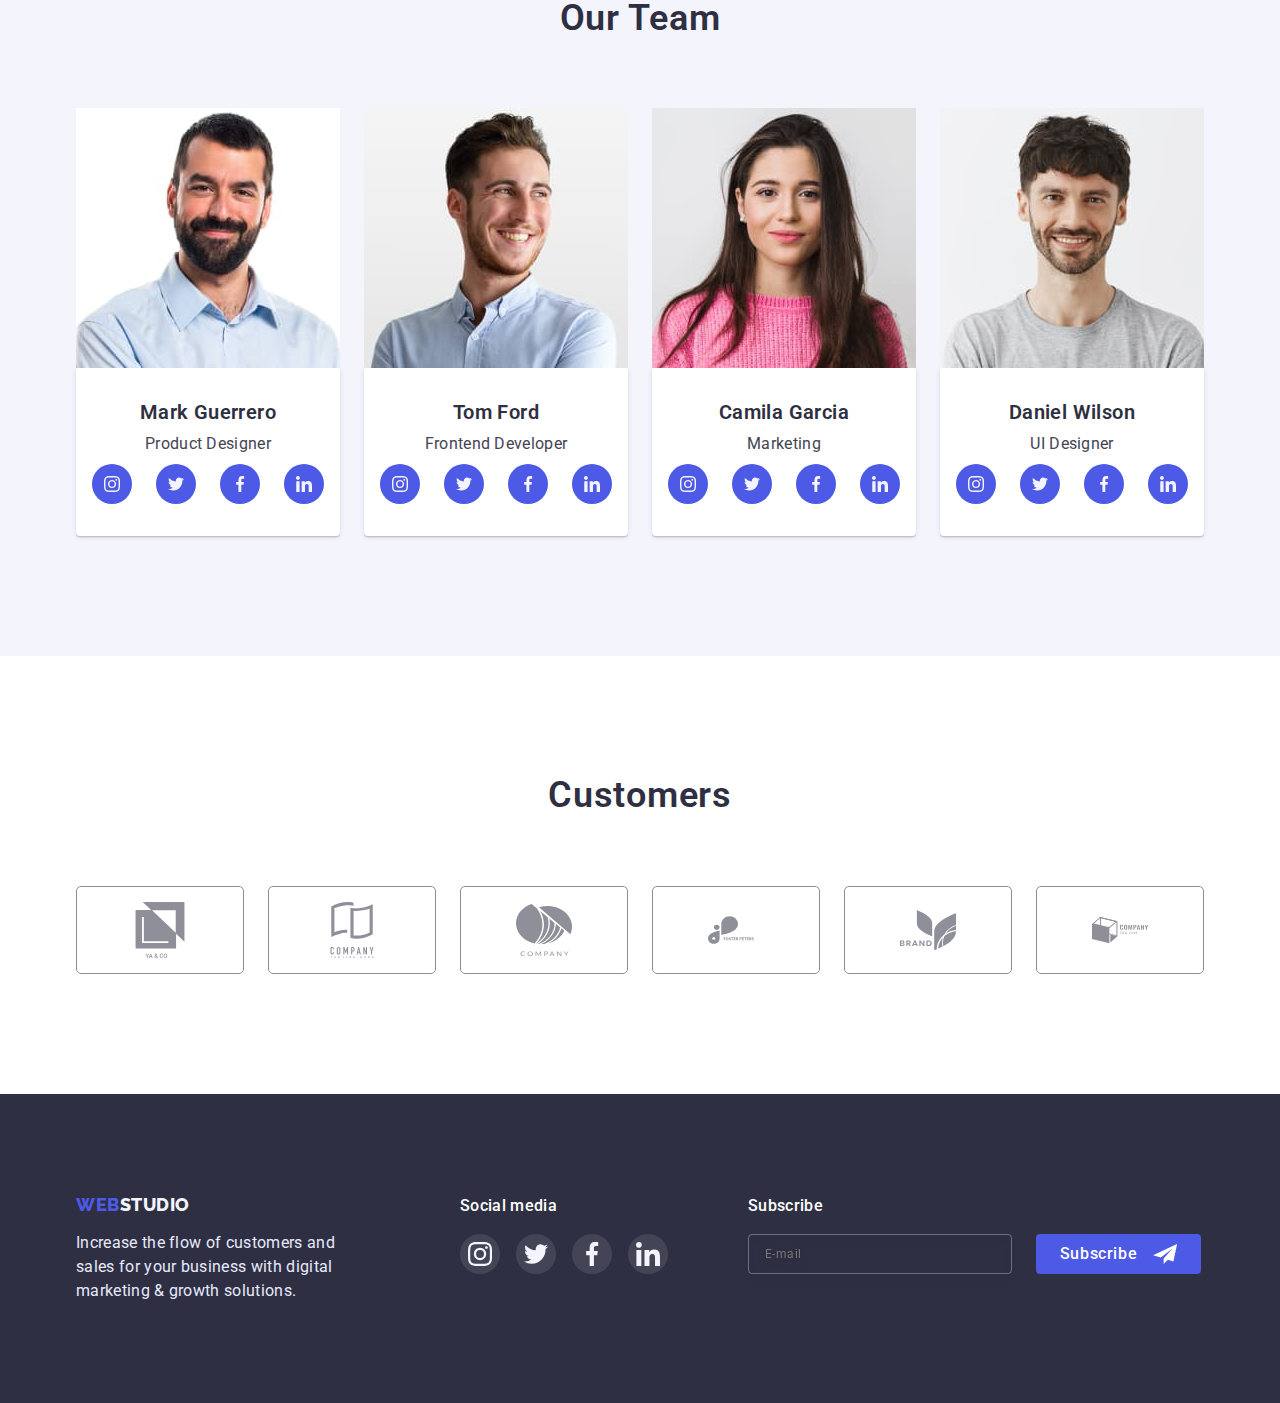
==== commit 1e2a77d7: "done index html without backdrop" ====
--- a/index.html
+++ b/index.html
@@ -551,16 +551,19 @@
       </section>
     </main>
 
-    <!-- <footer class="footer">
+    <footer class="footer">
+
+
       <div class="container footer-format">
         <div class="footer-content">
           <a href="./index.html" class="logo-footer link"
             ><span class="logo-color">WEB</span>STUDIO</a>
-          <p class="section-text footer-text-color">
+          <p class="mob-section-text">
             Increase the flow of customers and sales for your business with
             digital marketing & growth solutions.
           </p>
         </div>
+
 
         <div class="footer-socialmedia">
 <h3 class="footer-socialmedia-title">Social media</h2>
@@ -615,6 +618,8 @@
           </ul>
         </div>
 
+
+        
 <div class="footer-subscribe">
 <h3 class="footer-socialmedia-title">Subscribe</h2>
 <form class="footer-subscribe-form">
@@ -642,8 +647,8 @@
 
       </div>
 
-    </footer> -->
-    <!-- <div class="backdrop is-hidden" data-modal>
+    </footer>
+    <div class="backdrop is-hidden" data-modal>
       <div class="modal">
         <button type="button" class="modal-close" data-modal-close>
           <svg width="8" height="8" class="modal-close-svg">
@@ -728,7 +733,7 @@
             </div>
         </form>
       </div>
-    </div> -->
+    </div>
     <script src="./js/modal.js"></script>
         <script src="./js/menu.js"></script>
   </body>
--- a/css/styles.css
+++ b/css/styles.css
@@ -477,6 +477,7 @@
 line-height: 1.17;
 display: flex;
 align-items: center;
+justify-content: center;
 letter-spacing: 0.03em;
 text-transform: uppercase;
 color: #F4F4FD;
@@ -497,15 +498,17 @@
 }
 
 .footer-content{
-width: 264px;
+width: 268px;
+margin-left: auto;
+margin-right: auto;
 }
 
 .footer-format{
-    display: flex;
+    display: block;
 }
 
 .footer-socialmedia{
-    margin-left: 120px;
+margin-top: 72px;
 }
 
 .footer-socialmedia-title{
@@ -515,6 +518,7 @@
     line-height: 24px;
     letter-spacing: 0.02em;
     color: #FFFFFF;
+    text-align: center;
 }
 
 .footer-list-icons{
@@ -550,11 +554,11 @@
 }
 
 .footer-subscribe{
-    margin-left: 80px;
+margin-top: 72px;
 }
 
 .subscribe-input{
-    width: 264px;
+    width: 396px;
     height: 40px;
 background-color: transparent;
 border: 1px solid rgba(255, 255, 255, 0.3);
@@ -599,7 +603,8 @@
  outline: none;
  border: transparent;
 margin-top: 16px;
-margin-left: 24px;
+margin-left: auto;
+margin-right: auto;
 align-items: center;
 display: flex;
 align-items: center;
@@ -618,7 +623,7 @@
 }
 
 .subscribe-box{
-display: flex;
+display: block;
 }
 
 .subscribe-button-title{
@@ -1121,8 +1126,25 @@
         color: #434455;
 }
 
+.mob-email{
+    font-family: var(--primary-font);
+        font-weight: 500;
+        font-size: 20px;
+        line-height: 1.2;
+        letter-spacing: 0.02em;
+        color: #434455;
+}
+
 .mob-list-icons {
     display: flex;
     justify-content: center;
     gap: 56px;
+}
+
+.mob-section-text{
+    font-family: var(--primary-font);;
+    font-size: 16px;
+    line-height: 1.5;
+    letter-spacing: 0.02em;
+    color: #E7E9FC;
 }--- a/css/tablet.css
+++ b/css/tablet.css
@@ -132,6 +132,51 @@
     .sectionfive-list {
         gap: 24px;
     }
+
+    /* FOOTER */
+
+.footer-format{
+display: flex;
+flex-wrap: wrap;
+}
+
+.footer-content {
+    width: 264px;
+    margin-left: 0;
+    margin-right: 0;
+}
+
+.logo-footer {
+    justify-content: left;
+}
+
+.footer-socialmedia {
+    margin-top: 0;
+    margin-left: 24px;
+}
+        .subscribe-box {
+            display: flex;
+        }
+
+    .subscribe-input {
+    width: 264px;
+    }
+
+
+        .subscribe-button {
+            margin-left: 24px;
+            margin-right: 0;
+            align-items: center;
+            display: flex;
+            align-items: center;
+            justify-content: center;
+            fill: #FFFFFF;
+        }
+
+    .footer-socialmedia-title{
+    text-align: left;
+}
+
 }
 
 
--- a/css/desktop.css
+++ b/css/desktop.css
@@ -130,4 +130,33 @@
     .sectionfive-item {
         width: calc((100% - 120px) / 6);
     }
-}+
+/* FOOTER */
+
+.footer-format {
+    display: flex;
+}
+
+.footer-content {
+    width: 264px;
+}
+
+.footer-socialmedia {
+    margin-left: 120px;
+}
+
+.footer-subscribe {
+    margin-top: 0;
+    margin-left: 80px;
+}
+
+.subscribe-input {
+    width: 264px;
+}
+
+.subscribe-button {
+    margin-left: 24px;
+
+}
+}
+
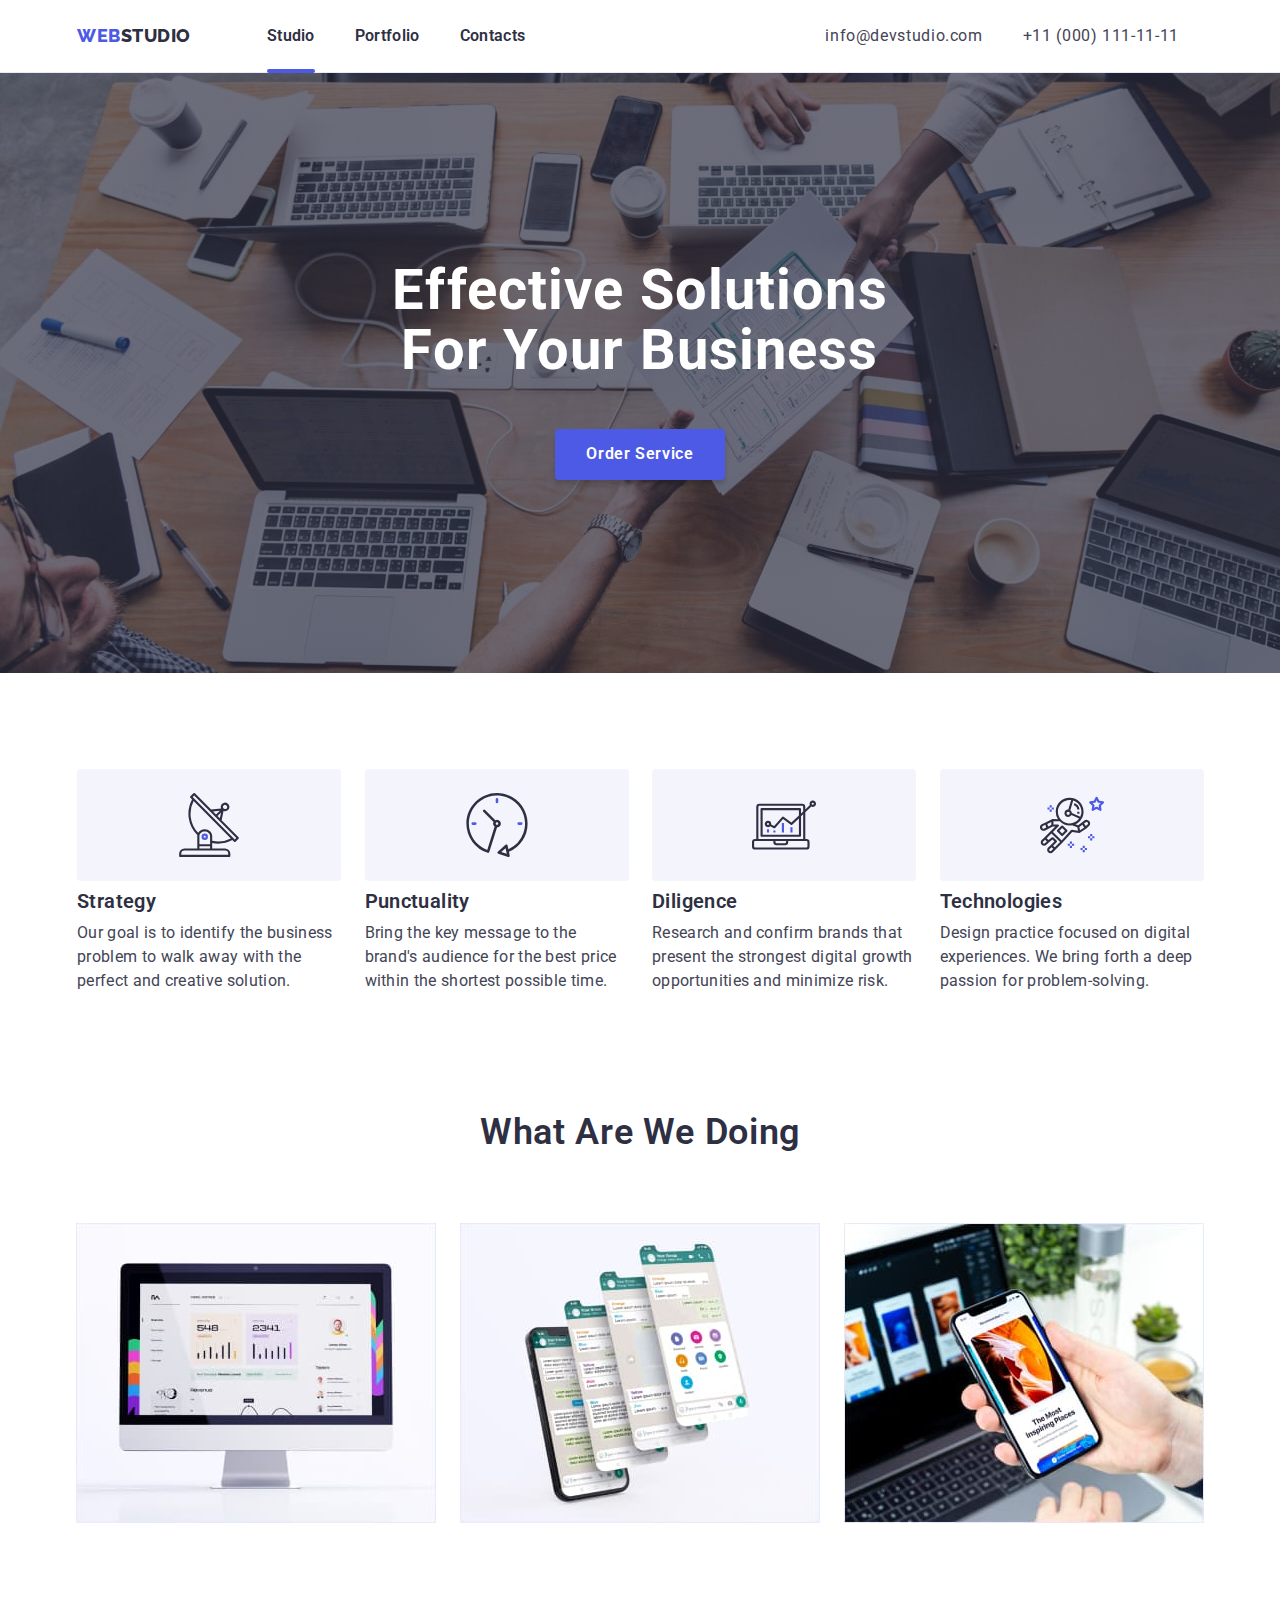
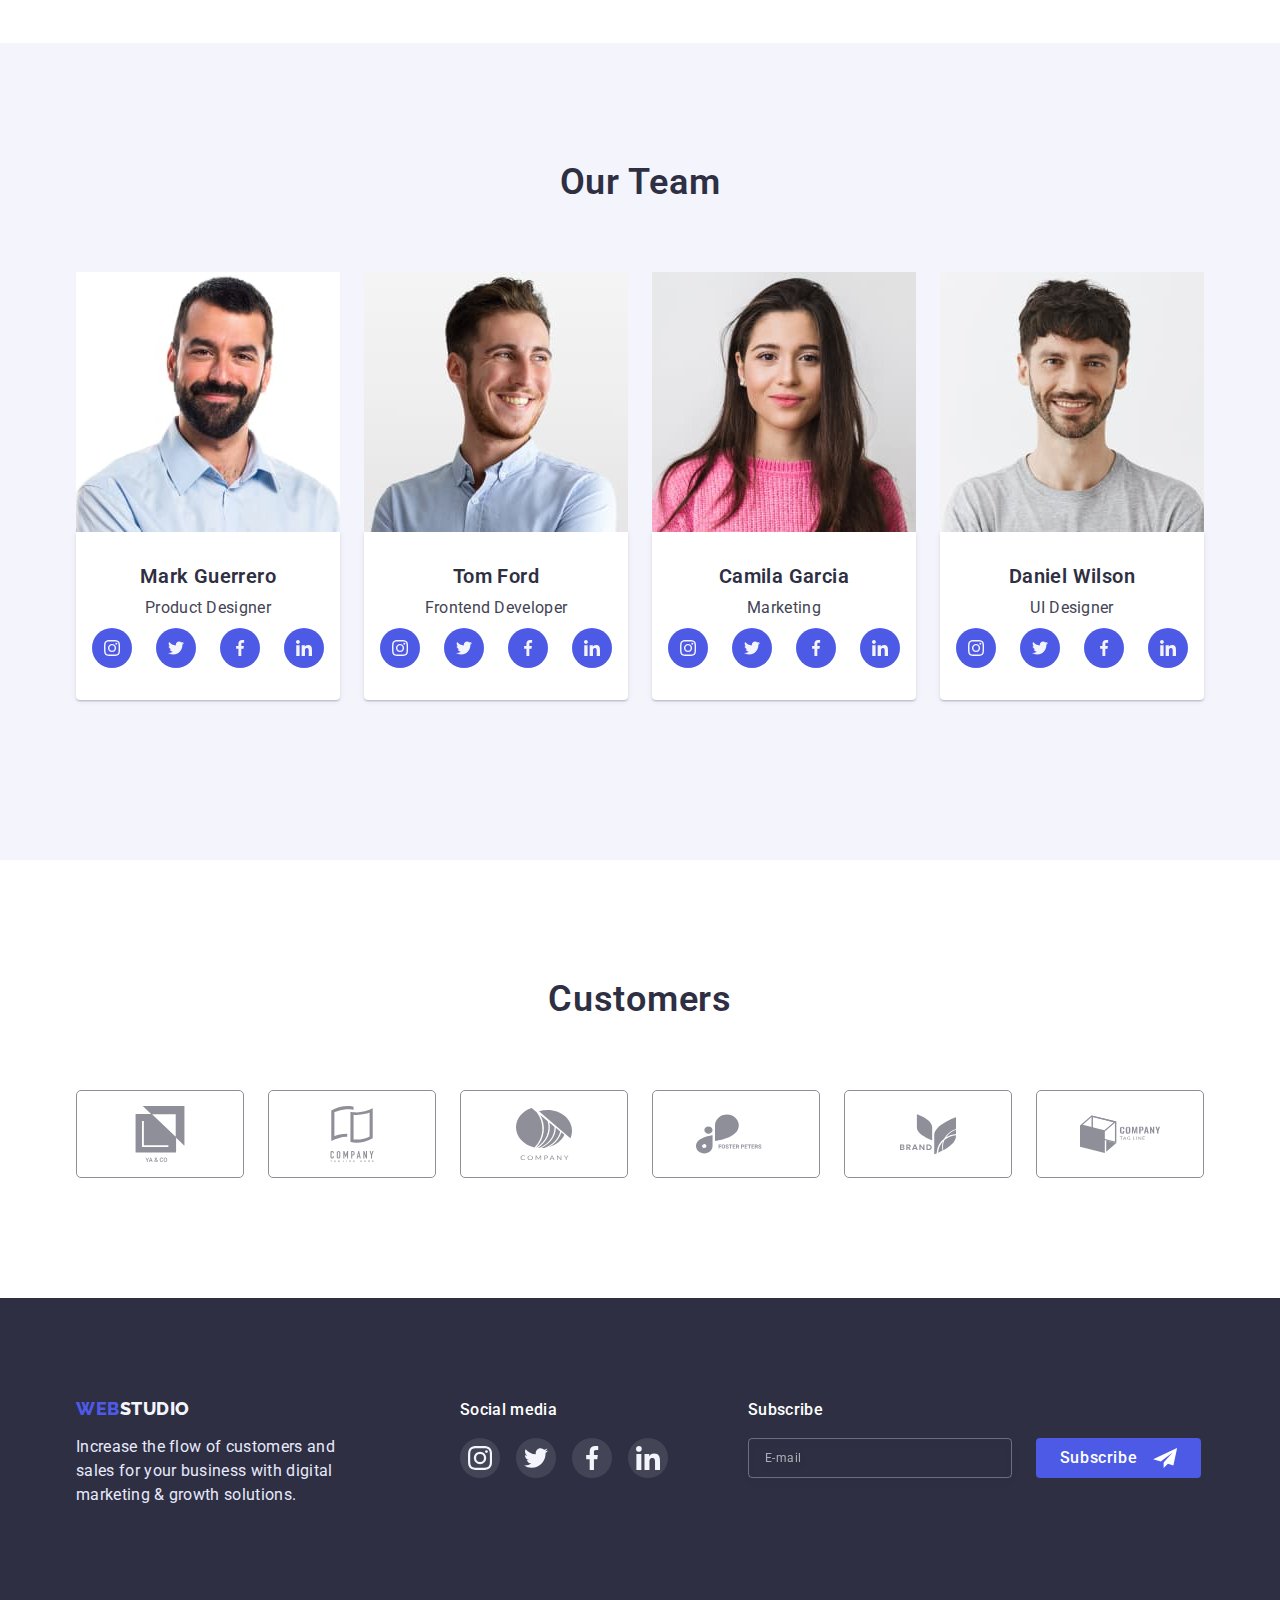
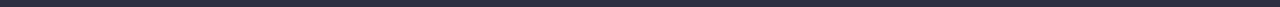
==== commit f372d268: "edited 1" ====
--- a/index.html
+++ b/index.html
@@ -141,7 +141,7 @@
 
     <main>
       <section class="hero-section-color hero-format">
-        <div class="container centered">
+        <div class="container centered ">
           <h1 class="hero-title">Effective Solutions for Your Business</h1>
           <button type="button" class="hero-button" data-modal-open>
             Order Service
@@ -217,15 +217,18 @@
 
           <ul class="sectionthree-list section">
             <li class="sectionthree-item">
-              <img src="./images/img1.jpg" alt="desktop" width="360" />
+              <img src="./images/img1.jpg" alt="desktop"
+              srcset="./images/img1.jpg 1x, ./images/img1-2x.jpg 2x" width="360" />
             </li>
 
             <li class="sectionthree-item">
-              <img src="./images/img2.jpg" alt="mobile" width="360" />
+              <img src="./images/img2.jpg" alt="mobile"
+              srcset="./images/img2.jpg 1x, ./images/img2-2x.jpg 2x" width="360" />
             </li>
 
             <li class="sectionthree-item">
-              <img src="./images/img3.jpg" alt="app" width="360" />
+              <img src="./images/img3.jpg" alt="app"
+              srcset="./images/img3.jpg 1x, ./images/img3-2x.jpg 2x" width="360" />
             </li>
           </ul>
         </div>
@@ -240,6 +243,8 @@
               <img
                 src="./images/teamcard1.jpg"
                 alt="teamcard"
+                srcset="./images/teamcard1.jpg 1x,
+                ./images/teamcard1-2x.jpg 2x"
                 width="264"
                 height="260"
               />
@@ -303,6 +308,8 @@
               <img
                 src="./images/teamcard2.jpg"
                 alt="teamcard"
+                srcset="./images/teamcard2.jpg 1x,
+                ./images/teamcard2-2x.jpg 2x"
                 width="264"
                 height="260"
               />
@@ -367,6 +374,8 @@
               <img
                 src="./images/teamcard3.jpg"
                 alt="teamcard"
+                srcset="./images/teamcard3.jpg 1x,
+                ./images/teamcard3-2x.jpg 2x"
                 width="264"
                 height="260"
               />
@@ -430,6 +439,8 @@
             <li class="sectionfour-item">
               <img
                 src="./images/teamcard4.jpg"
+                srcset="./images/teamcard4.jpg 1x,
+                ./images/teamcard4-2x.jpg 2x"
                 alt="teamcard"
                 width="264"
                 height="260"
@@ -525,7 +536,7 @@
 
             <li class="sectionfive-item">
               <a class="sectionfive-link" href="">
-                <svg class="sectionfive-icon" width="104px" height="56px">
+                <svg class="sectionfive-icon" width="160px" height="80px">
                   <use href="./images/icons.svg#icon-customerfour"></use>
                 </svg>
               </a>
@@ -541,7 +552,7 @@
 
             <li class="sectionfive-item">
               <a class="sectionfive-link" href="">
-                <svg class="sectionfive-icon" width="104px" height="56px">
+                <svg class="sectionfive-icon" width="160px" height="80px">
                   <use href="./images/icons.svg#icon-customersix"></use>
                 </svg>
               </a>
--- a/css/styles.css
+++ b/css/styles.css
@@ -491,7 +491,6 @@
 
 
 .footer{
-width:;
 background: #2E2F42;
 padding-top: 100px;
 padding-bottom: 100px;
@@ -558,7 +557,7 @@
 }
 
 .subscribe-input{
-    width: 396px;
+    width: 100%;
     height: 40px;
 background-color: transparent;
 border: 1px solid rgba(255, 255, 255, 0.3);
@@ -566,16 +565,16 @@
     border-radius: 4px;
     margin-top: 16px;
     padding-left: 16px;
-        font-family: --primary-font font-weight: 400;
+        font-family: var(--primary-font);
+        font-weight: 400;
             font-size: 12px;
             line-height: 2;
             letter-spacing: 0.04em;
             color: rgba(255, 255, 255, 0.6);
         }
-}
 
 .subscribe-input::placeholder{
-    font-family: --primary-font
+    font-family: var(--primary-font);
         font-weight: 400;
         font-size: 12px;
         line-height: 2;
@@ -629,10 +628,6 @@
 .subscribe-button-title{
     margin-right: 16px;
 }
-.subscribe-icon{
-
-
-}
 
 
 /*========== /FOOTER ==========*/
@@ -640,8 +635,8 @@
 /*-----======[ PORTFOLIO PAGE ]======-----*/
 
 .portfolio{
-    padding-top: 96px;
-    padding-bottom: 120px;
+    padding-top: 0;
+    padding-bottom: 48px;
 }
 
 .portfolio-bttn{
@@ -664,8 +659,12 @@
 transition: background-color 250ms cubic-bezier(0.4, 0, 0.2, 1), box-shadow 250ms cubic-bezier(0.4, 0, 0.2, 1);
 }
 
-.portfolio-bttnleft:not(:first-child){
-    margin-left: 24px;
+.portfolio-bttn-position:not(:last-child){
+    margin-right: 24px;
+}
+
+.portfolio-bttn-position{
+    margin-bottom: 16px;
 }
 
 .portfolio-bttn:hover,
@@ -685,16 +684,24 @@
 border-radius: 4px;
 }
 
-.button-filter{
-    display: flex;
-    margin-bottom: 72px;
-justify-content: center;
+.button-filter {
+    display: flex;
+    flex-wrap: wrap;
+    padding-bottom: 56px;
+    padding-top: 48px;
+    justify-content: left;
+}
+
+
+
+.portfolio-container{
+    padding-left: 16px;
+    padding-right: 16px;
 }
 
 .portfolio-items{
     display: flex;
     flex-wrap: wrap;
-gap: 30px;
 }
 
 .portfolio-item-title{
@@ -711,9 +718,9 @@
 margin-top: 8px;
 }
 
-.portfolio-items-list:not(:nth-last-child(-n+3)){
+.portfolio-items-list:not(:last-child){
     margin-bottom: 48px;
-        }
+}
 
 .portfolio-items-list:hover,
 .portfolio-items-list:focus{
@@ -756,7 +763,7 @@
 }
 
 .portfolio-image{
-    width: 200px;
+width: 100%;
 }
 
 
@@ -773,8 +780,8 @@
 position: absolute;
 top: 50%;
 left: 50%;
-width: 408px;
-min-height: 576px;
+width: 392px;
+min-height: 586px;
 background: #FCFCFC;
 box-shadow: 0px 1px 1px rgba(0, 0, 0, 0.14), 0px 1px 3px rgba(0, 0, 0, 0.12), 0px 2px 1px rgba(0, 0, 0, 0.2);
 border-radius: 4px;
@@ -1147,4 +1154,8 @@
     line-height: 1.5;
     letter-spacing: 0.02em;
     color: #E7E9FC;
+}
+
+.mob-list-icons{
+    justify-content: left;
 }--- a/css/tablet.css
+++ b/css/tablet.css
@@ -87,6 +87,10 @@
         gap: 24px;
     }
 
+.section-two-format {
+    padding-bottom: 48px;
+}
+    
 .section-two-format > .container{
     padding-left: 0;
     padding-right: 0;
@@ -108,7 +112,7 @@
 
     /* SECTION FOUR */
     .sectionfour {
-        padding-bottom: 104px;
+        padding-bottom: 64px;
     }
 
     .sectionfour-list {
@@ -117,6 +121,7 @@
 
     .sectionfour-item {
         width: calc((100% - 24px) / 2);
+        padding-bottom: 40px;
     }
 
     /* SECTION FIVE */
@@ -177,6 +182,40 @@
     text-align: left;
 }
 
-}
-
-
+.modal {
+    width: 408px;
+}
+
+/* PORTFOLIO */
+.portfolio {
+    padding-top: 0;
+    padding-bottom: 98px;
+}
+
+.portfolio > .container{
+    padding-left: 91px;
+    padding-right: 91px;
+}
+
+.portfolio-items {
+gap: 24px;
+}
+
+.portfolio-items-list {
+width: calc((100% - 24px) / 2);
+}
+
+.portfolio-items-list:not(:last-child){
+    margin-bottom: 72px;
+}
+
+.button-filter {
+    padding-top: 64px;
+    padding-bottom: 64px;
+}
+
+.portfolio-bttn {
+    padding-left: 22px;
+    padding-right: 22px;
+}
+}--- a/css/desktop.css
+++ b/css/desktop.css
@@ -31,6 +31,8 @@
 
 .hero-section-color {
     background-image: linear-gradient(rgb(46, 47, 66, 0.7), rgb(46, 47, 66, 0.7)), url(../images/hero/hero-desktop-1x.jpg);
+    padding-top: 0;
+    padding-bottom: 0;
 }
 
 @media (min-device-pixel-ratio: 2),
@@ -41,8 +43,11 @@
     }
 }
 
+.hero-section-color {
+    padding-bottom: 600px;
+}
+
 .hero-button {
-
     width: 170px;
     height: 51px;
     left: 635px;
@@ -63,6 +68,11 @@
     transition: background-color 250ms cubic-bezier(0.4, 0, 0.2, 1);
 }
 
+.hero-title {
+padding-top: 188px;
+
+}
+
     /* SECTION TWO */
 
     .section-two-format {
@@ -158,5 +168,40 @@
     margin-left: 24px;
 
 }
-}
-
+
+.modal {
+min-height: 584px;
+}
+
+/* PORTFOLIO */
+
+.button-filter {
+    display: flex;
+    padding-top: 96px;
+   padding-bottom: 72px;
+    justify-content: center;
+}
+
+.portfolio {
+    padding-top: 0;
+    padding-bottom: 72px;
+}
+
+.portfolio-items {
+    gap: 24px;
+}
+
+.portfolio-items-list {
+    width: calc((100% - 48px) / 3);
+}
+
+.portfolio-items-list:not(:nth-last-child(-n+3)) {
+margin-bottom: 48px;
+}
+
+.portfolio-bttn {
+    padding-left: 24px;
+    padding-right: 24px;
+}
+}
+
